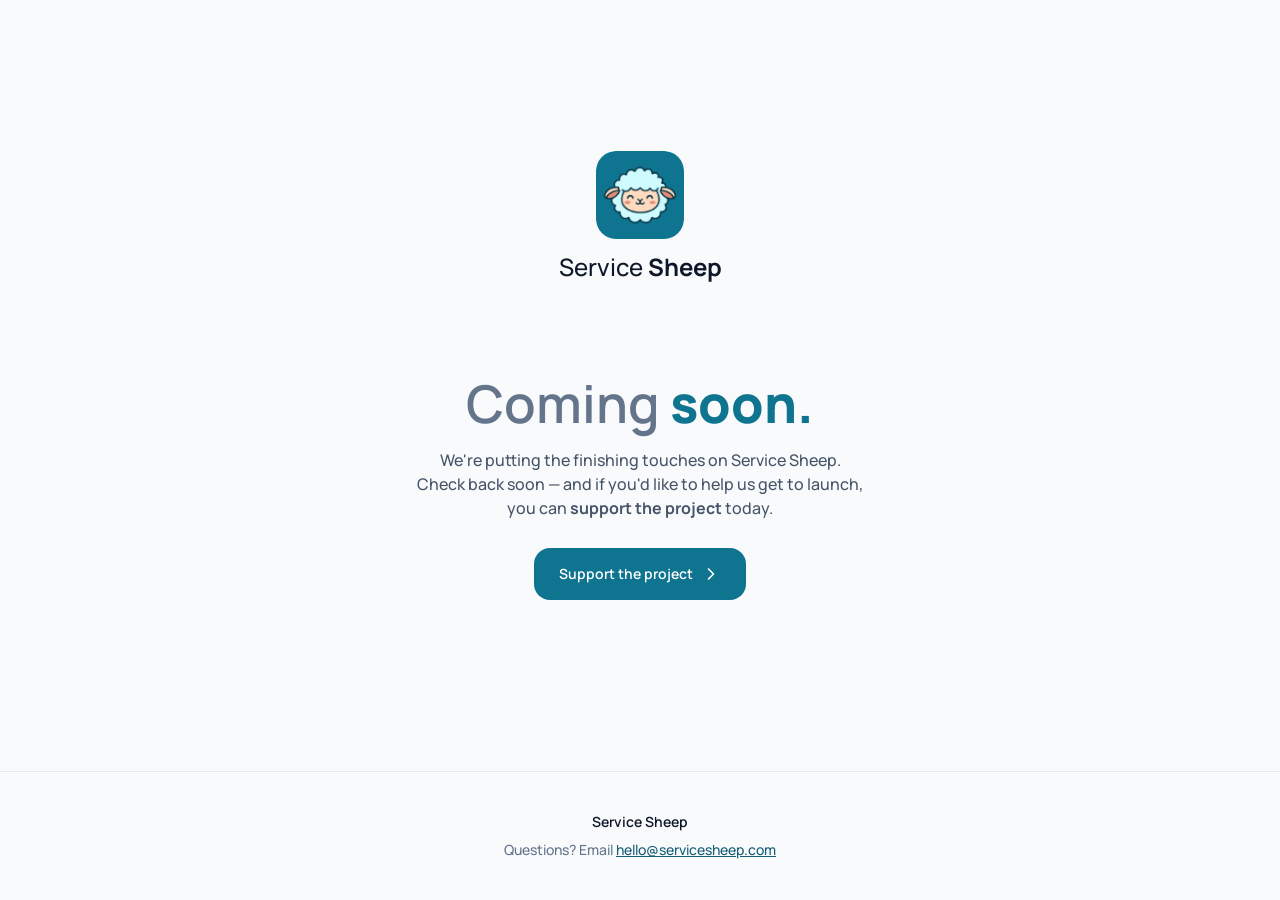
==== index.html @ 8d602ddd "Deploy site 2026-06-22T08:16:02Z" ====
<!DOCTYPE html>
<html lang="en">
<head>
  <meta charset="utf-8">
  <meta name="viewport" content="width=device-width, initial-scale=1">
  <title>Service Sheep — Coming soon</title>
  <meta name="description" content="Service Sheep is on the way. A simple way to run your service business, coming soon. In the meantime, you can help support the project.">

  <meta property="og:type" content="website">
  <meta property="og:url" content="https://servicesheep.com/">
  <meta property="og:site_name" content="Service Sheep">
  <meta property="og:title" content="Service Sheep — Coming Soon">
  <meta property="og:description" content="Service Sheep is on the way.">
  <meta property="og:image" content="https://servicesheep.com/assets/og-image.jpg">
  <meta property="og:image:width" content="1200">
  <meta property="og:image:height" content="630">
  <meta property="og:image:alt" content="Service Sheep — coming soon">
  <meta name="twitter:card" content="summary_large_image">
  <meta name="twitter:title" content="Service Sheep — Coming soon">
  <meta name="twitter:description" content="Service Sheep is on the way.">
  <meta name="twitter:image" content="https://servicesheep.com/assets/og-image.jpg">

  <!-- Favicons / PWA -->
  <link rel="icon" type="image/png" href="/favicon-96x96.png" sizes="96x96">
  <link rel="icon" type="image/svg+xml" href="/favicon.svg">
  <link rel="shortcut icon" href="/favicon.ico">
  <link rel="apple-touch-icon" sizes="180x180" href="/apple-touch-icon.png">
  <link rel="manifest" href="/site.webmanifest">
  <meta name="apple-mobile-web-app-title" content="Service Sheep">
  <meta name="theme-color" content="#0e7490">

  <!-- Manrope — self-hosted (no external request, so the page never stalls on a blocked font server) -->
  <link rel="preload" href="/assets/fonts/manrope-latin.woff2" as="font" type="font/woff2" crossorigin>
  <link rel="stylesheet" href="/css/fonts.css">

  <!-- Design system -->
  <link rel="stylesheet" href="/css/tokens.css">
  <link rel="stylesheet" href="/css/base.css">
  <link rel="stylesheet" href="/css/components.css">
  <link rel="stylesheet" href="/css/landing.css">

  <!-- Component registry (modules defer automatically) -->
  <script type="module" src="/js/main.js"></script>
</head>
<body>
  <!-- ── Header ─────────────────────────────────────────────── -->
  <header class="container container--lg site-header">
    <a class="wordmark" href="/">
      <span class="wordmark__mark">
        <img src="/favicon-96x96.png" alt="" width="88" height="88">
      </span>
      <span class="wordmark__text"><span class="wordmark__service">Service</span> Sheep</span>
    </a>
  </header>

  <main>
    <!-- ── Hero ─────────────────────────────────────────────── -->
    <section class="container container--lg hero">
      <!-- [EDIT] eyebrow + headline + lead — describe Service Sheep in your own words -->
      <h1 class="hero__title"><span class="hero__title-coming">Coming</span> <span class="hero__title-soon">soon.</span></h1>
      <p class="hero__lead">
        We're putting the finishing touches on Service Sheep.<br>Check back soon — and if you'd like to help us get to launch, you can <strong>support the project</strong> today.
      </p>
      <div class="hero__actions">
        <ui-button href="https://donate.servicesheep.com" size="large" data-label="Support the project">
          <svg slot="trailing" aria-hidden="true" viewBox="0 0 24 24" fill="none"><path d="M9 6l6 6-6 6" stroke="currentColor" stroke-width="2" stroke-linecap="round" stroke-linejoin="round"/></svg>
        </ui-button>
      </div>
    </section>
  </main>

  <!-- ── Footer ───────────────────────────────────────────── -->
  <footer class="site-footer">
    <div class="container container--lg">
      <div class="site-footer__brand">Service Sheep</div>
      <p class="site-footer__text">Questions? Email <a href="mailto:hello@servicesheep.com">hello@servicesheep.com</a></p>
    </div>
  </footer>
</body>
</html>
---- css/fonts.css ----
/* Self-hosted Manrope (served from /assets/fonts/ — no external request).
   Manrope is a variable font, so one file per subset covers weights 500–800.
   font-display: swap renders text immediately in the fallback, then swaps. */

/* latin */
@font-face {
  font-family: 'Manrope';
  font-style: normal;
  font-weight: 500 800;
  font-display: swap;
  src: url('/assets/fonts/manrope-latin.woff2') format('woff2');
  unicode-range: U+0000-00FF, U+0131, U+0152-0153, U+02BB-02BC, U+02C6, U+02DA, U+02DC, U+0304, U+0308, U+0329, U+2000-206F, U+20AC, U+2122, U+2191, U+2193, U+2212, U+2215, U+FEFF, U+FFFD;
}

/* latin-ext (includes the ₱ peso sign, U+20B1) */
@font-face {
  font-family: 'Manrope';
  font-style: normal;
  font-weight: 500 800;
  font-display: swap;
  src: url('/assets/fonts/manrope-latin-ext.woff2') format('woff2');
  unicode-range: U+0100-02BA, U+02BD-02C5, U+02C7-02CC, U+02CE-02D7, U+02DD-02FF, U+0304, U+0308, U+0329, U+1D00-1DBF, U+1E00-1E9F, U+1EF2-1EFF, U+2020, U+20A0-20AB, U+20AD-20C0, U+2113, U+2C60-2C7F, U+A720-A7FF;
}
---- css/tokens.css ----
/* tokens.css — design tokens for donate.servicesheep.com
 *
 * Generated from the design-system docs in /docs:
 *   color-palette.md · semantic-tokens.md · typography.md · tokens.md
 *
 * Naming rule (see docs/tokens.md): a camelCase token identifier in the docs
 * (e.g. colorBrandPrimary, buttonPrimaryFill) maps to a kebab-case CSS custom
 * property here (--color-brand-primary, --button-primary-fill).
 *
 * Keep this file in sync with the docs — they are the source of truth.
 */

:root {
  /* ── Foundation ─────────────────────────────────────────── */
  --color-background: #f8fafc;
  --color-surface: #ffffff;
  --color-surface-variant: #f1f5f9;
  --color-surface-container: #e2e8f0;

  /* ── Text ───────────────────────────────────────────────── */
  --color-text-primary: #0f172a;
  --color-text-secondary: #475569;
  --color-text-muted: #64748b;
  --color-text-disabled: #94a3b8;
  --color-text-on-brand: #f8fafc;

  /* ── Brand ──────────────────────────────────────────────── */
  --color-brand-primary: #0e7490;
  --color-brand-primary-splash: #155e75;
  --color-brand-accent: #cffafe;
  --color-brand-accent-splash: #a5f3fc;
  --color-brand-link: #155e75;

  /* ── Border / icon ──────────────────────────────────────── */
  --color-border: #cbd5e1;
  --color-border-strong: #94a3b8;
  --color-border-subtle: #e2e8f0;
  --color-icon: #334155;
  --color-icon-muted: #64748b;
  --color-icon-active: #0e7490;
  --color-icon-disabled: #94a3b8;

  /* ── Feedback ───────────────────────────────────────────── */
  --color-success: #16a34a;
  --color-success-bg: #dcfce7;
  --color-error: #dc2626;
  --color-error-bg: #fee2e2;
  --color-warning: #d97706;
  --color-warning-bg: #fef3c7;

  /* ── Status (pin states — semantic-tokens.md) ───────────────
     Not used by the donation page yet; carried over so a future
     PinStatusIcon port has them ready. */
  --color-status-unvisited: #64748b;
  --color-status-initial-call: #0e7490;
  --color-status-return-visit: #7c3aed;
  --color-status-bible-study: #16a34a;
  --color-status-not-interested: #dc2626;
  --color-status-moved-out: #d97706;
  --color-status-already-witness: #2563eb;
  --color-status-hostile: #991b1b;

  /* ── Button (Primary / Tonal / Outlined / Ghost / Destructive) ── */
  --button-primary-fill: #0e7490;
  --button-primary-fill-pressed: #155e75;
  --button-primary-fill-disabled: #e2e8f0;
  --button-primary-text: #ffffff;
  --button-primary-text-disabled: #94a3b8;
  --button-tonal-fill: #cffafe;
  --button-tonal-fill-pressed: #67e8f9;
  --button-tonal-fill-disabled: #f1f5f9;
  --button-tonal-text: #164e63;
  --button-tonal-text-pressed: #083344;
  --button-tonal-text-disabled: #94a3b8;
  --button-outlined: #cbd5e1;
  --button-outlined-pressed: #64748b;
  --button-outlined-disabled: #e2e8f0;
  --button-outlined-text: #164e63;
  --button-outlined-text-pressed: #083344;
  --button-outlined-text-disabled: #94a3b8;
  --button-ghost-text: #0e7490;
  --button-ghost-text-pressed: #155e75;
  --button-ghost-text-disabled: #94a3b8;
  --button-destructive-fill: #dc2626;
  --button-destructive-fill-pressed: #991b1b;
  --button-destructive-fill-disabled: #e2e8f0;
  --button-destructive-text: #ffffff;
  --button-destructive-ghost-text: #dc2626;
  --button-destructive-ghost-text-pressed: #991b1b;

  /* ── Radius / shadow ───────────────────────────────────────
     From docs/tokens.md (carried over from the source design
     system; promote to dedicated docs when those scales exist). */
  --radius-field: 12px;
  --radius-button: 16px;
  --radius-card: 16px;
  --radius-toast: 16px;
  --shadow-cards-resting: 0 1px 2px rgb(15 23 42 / 0.04), 0 4px 12px rgb(15 23 42 / 0.08);

  /* ── Typography (from docs/typography.md) ───────────────────
     `font` shorthand: weight size/line-height family.
     Manrope weights used: 500 (Medium) · 600 (SemiBold) · 700 (Bold).
     Note: the type scale also defines small letter-spacing values, but
     the CSS `font` shorthand can't carry letter-spacing and the amounts
     are sub-pixel — omitted for now. Add per-class `letter-spacing` later
     if the design calls for it. */
  --font-family-base: 'Manrope', system-ui, -apple-system, 'Segoe UI', sans-serif;

  --font-display-small: 700 2.25rem/1.22 var(--font-family-base);
  --font-headline-large: 700 2rem/1.25 var(--font-family-base);
  --font-headline-medium: 700 1.75rem/1.29 var(--font-family-base);
  --font-headline-small: 700 1.5rem/1.33 var(--font-family-base);
  --font-title-large: 600 1.375rem/1.27 var(--font-family-base);
  --font-title-medium: 600 1rem/1.5 var(--font-family-base);
  --font-title-small: 600 0.875rem/1.43 var(--font-family-base);
  --font-body-large: 500 1rem/1.5 var(--font-family-base);
  --font-body-medium: 500 0.875rem/1.43 var(--font-family-base);
  --font-body-small: 500 0.75rem/1.5 var(--font-family-base);
  --font-label-large: 600 0.875rem/1.43 var(--font-family-base);
  --font-label-medium: 600 0.75rem/1.33 var(--font-family-base);
  --font-label-small: 600 0.625rem/1.4 var(--font-family-base);
}
---- css/base.css ----
/* base.css — global resets and foundational defaults.
   Apply before any component or page styles.
   Relies on custom properties from tokens.css. */

*, *::before, *::after { box-sizing: border-box; }
* { margin: 0; }
html { -webkit-text-size-adjust: 100%; }
body {
  background: var(--color-background);
  color: var(--color-text-primary);
  font: var(--font-body-large);
  -webkit-font-smoothing: antialiased;
  min-height: 100vh;
}
img, picture, svg { display: block; max-width: 100%; }

/* Base icon helper assumed by conventions.md */
.icon { display: inline-flex; line-height: 0; }

/* Screen-reader-only utility */
.visually-hidden {
  position: absolute;
  width: 1px;
  height: 1px;
  padding: 0;
  margin: -1px;
  overflow: hidden;
  clip: rect(0 0 0 0);
  white-space: nowrap;
  border: 0;
}
---- css/components.css ----
/* Component BEM styles — copied verbatim from the per-component docs in /docs. Keep in sync with those docs. */

/* ── Button ── */
.button {
  display: inline-flex;
  align-items: center;
  justify-content: center;
  gap: 0.5rem;
  border: 1px solid transparent;
  border-radius: var(--radius-button);
  text-decoration: none; /* link-rendered buttons (href) must not underline */
  font: var(--font-label-large, 600 0.875rem/1 system-ui); /* typography.md TODO */
  cursor: pointer;
  user-select: none;
  position: relative; /* anchor the loading spinner */
  transition: background-color 120ms ease, color 120ms ease, border-color 120ms ease, opacity 120ms ease;
}
.button:focus-visible {
  outline: none;
  box-shadow: 0 0 0 3px color-mix(in srgb, var(--color-brand-primary) 40%, transparent);
}
.button[aria-disabled="true"],
.button:disabled {
  cursor: not-allowed;
  opacity: 0.6;
}

/* Sizes */
.button--large  { height: 52px; padding-inline: 1.5rem; }
.button--medium { height: 48px; padding-inline: 1.25rem; }
.button--small  { height: 36px; padding-inline: 1rem; font-size: 0.8125rem; }
.button--full-width { width: 100%; }

/* Variants */
.button--primary { background: var(--button-primary-fill); color: var(--button-primary-text); }
.button--primary:not(:disabled):hover,
.button--primary:not(:disabled):active { background: var(--button-primary-fill-pressed); }
.button--primary:disabled { background: var(--button-primary-fill-disabled); color: var(--button-primary-text-disabled); }

.button--tonal { background: var(--button-tonal-fill); color: var(--button-tonal-text); }
.button--tonal:not(:disabled):hover,
.button--tonal:not(:disabled):active { background: var(--button-tonal-fill-pressed); color: var(--button-tonal-text-pressed); }
.button--tonal:disabled { background: var(--button-tonal-fill-disabled); color: var(--button-tonal-text-disabled); }

.button--outlined { background: transparent; border-color: var(--button-outlined); color: var(--button-outlined-text); }
.button--outlined:not(:disabled):hover,
.button--outlined:not(:disabled):active { border-color: var(--button-outlined-pressed); color: var(--button-outlined-text-pressed); }
.button--outlined:disabled { border-color: var(--button-outlined-disabled); color: var(--button-outlined-text-disabled); }

.button--text { background: transparent; color: var(--button-ghost-text); padding-inline: 0.5rem; }
.button--text:not(:disabled):hover,
.button--text:not(:disabled):active { color: var(--button-ghost-text-pressed); }
.button--text:disabled { color: var(--button-ghost-text-disabled); }

.button--destructive { background: var(--button-destructive-fill); color: var(--button-destructive-text); }
.button--destructive:not(:disabled):hover,
.button--destructive:not(:disabled):active { background: var(--button-destructive-fill-pressed); }
.button--destructive:disabled { background: var(--button-destructive-fill-disabled); color: var(--button-primary-text-disabled); }

.button__icon { display: inline-flex; line-height: 0; }
.button__icon svg { width: 1.25rem; height: 1.25rem; }
.button--loading .button__label,
.button--loading .button__icon { visibility: hidden; }
.button__spinner { position: absolute; inset: 0; margin: auto; }

/* ── Spinner ── */
.spinner {
  display: inline-block;
  width: 1.25em;
  height: 1.25em;
  border: 2px solid currentColor;
  border-right-color: transparent;
  border-radius: 50%;
  animation: spinner-rotate 0.6s linear infinite;
}
@keyframes spinner-rotate { to { transform: rotate(360deg); } }
@media (prefers-reduced-motion: reduce) { .spinner { animation-duration: 1.5s; } }

/* ── Back Button ── */
.back-button {
  display: inline-flex;
  align-items: center;
  gap: 0.25rem;
  background: none;
  border: none;
  padding: 0.25rem;
  cursor: pointer;
  color: var(--color-brand-primary);
  font: var(--font-title-medium, 600 1rem/1.2 system-ui);
}
.back-button__icon svg { width: 1.5rem; height: 1.5rem; }
.back-button:focus-visible {
  outline: none;
  box-shadow: 0 0 0 3px color-mix(in srgb, var(--color-brand-primary) 40%, transparent);
  border-radius: var(--radius-field);
}

/* ── Text Field ── */
.text-field { display: flex; flex-direction: column; gap: 0.375rem; }
.text-field__label {
  font: var(--font-label-medium, 600 0.75rem/1.2 system-ui);
  color: var(--color-text-secondary);
}
.text-field__required { color: var(--color-error); margin-inline-start: 0.125rem; }
.text-field__lock { color: var(--color-icon-muted); margin-inline-start: 0.25rem; }
.text-field__control {
  display: flex;
  align-items: center;
  gap: 0.5rem;
  height: 48px;
  padding-inline: 0.875rem;
  background: var(--color-surface);
  border: 1px solid var(--color-border);
  border-radius: var(--radius-field);
  transition: border-color 120ms ease, box-shadow 120ms ease;
}
.text-field__control:focus-within {
  border-color: var(--color-brand-primary);
  box-shadow: 0 0 0 3px color-mix(in srgb, var(--color-brand-primary) 20%, transparent);
}
.text-field__input {
  flex: 1;
  border: none;
  background: none;
  outline: none;
  color: var(--color-text-primary);
  font: var(--font-body-large, 500 1rem/1.4 system-ui);
}
.text-field__input::placeholder { color: var(--color-text-muted); }
.text-field__icon { display: inline-flex; color: var(--color-icon-muted); }
.text-field__icon svg { width: 1.25rem; height: 1.25rem; }
.text-field__icon--button { background: none; border: none; cursor: pointer; padding: 0; }
.text-field__meta { display: flex; justify-content: space-between; gap: 0.5rem; }
.text-field__helper { font: var(--font-body-small, 500 0.75rem/1.3 system-ui); color: var(--color-text-muted); }
.text-field__counter { font: var(--font-body-small, 500 0.75rem/1.3 system-ui); color: var(--color-text-muted); margin-inline-start: auto; }

/* Error state */
.text-field--error .text-field__control { border-color: var(--color-error); }
.text-field--error .text-field__control:focus-within {
  box-shadow: 0 0 0 3px color-mix(in srgb, var(--color-error) 20%, transparent);
}
.text-field--error .text-field__helper { color: var(--color-error); }
.text-field--error .text-field__label { color: var(--color-error); }

/* ── Select ── */
.select { position: relative; display: inline-flex; width: 100%; }
.select__control {
  appearance: none;
  width: 100%;
  height: 48px;
  padding-inline: 0.875rem 2.25rem;
  background: var(--color-surface-container);
  border: 1px solid var(--color-border);
  border-radius: var(--radius-field);
  color: var(--color-text-primary);
  font: var(--font-body-large, 500 1rem/1.4 system-ui);
  cursor: pointer;
}
.select__control:focus-visible {
  outline: none;
  border-color: var(--color-brand-primary);
  box-shadow: 0 0 0 3px color-mix(in srgb, var(--color-brand-primary) 20%, transparent);
}
.select__caret {
  position: absolute;
  inset-inline-end: 0.75rem;
  top: 50%;
  translate: 0 -50%;
  pointer-events: none;
  color: var(--color-icon);
}
.select__caret svg { width: 1.25rem; height: 1.25rem; }
.select--disabled .select__control { color: var(--color-text-disabled); cursor: not-allowed; }
.select--disabled .select__caret { color: var(--color-icon-disabled); }

/* ── Row Actions Menu ── */
.row-actions-menu { position: relative; display: inline-block; }
.row-actions-menu__trigger {
  display: inline-flex;
  align-items: center;
  justify-content: center;
  width: 36px; height: 36px;
  border: none; background: none; cursor: pointer;
  border-radius: var(--radius-field);
  color: var(--color-icon);
}
.row-actions-menu__trigger:hover { background: var(--color-surface-variant); }
.row-actions-menu__backdrop { position: fixed; inset: 0; z-index: 10; }
.row-actions-menu__panel {
  position: absolute;
  inset-inline-end: 0;
  top: calc(100% + 4px);
  z-index: 11;
  min-width: 10rem;
  padding: 0.25rem;
  background: var(--color-surface);
  border: 1px solid var(--color-border-subtle);
  border-radius: var(--radius-card);
  box-shadow: var(--shadow-cards-resting);
}
.row-actions-menu__item {
  display: flex; align-items: center; gap: 0.5rem;
  width: 100%;
  padding: 0.5rem 0.625rem;
  border: none; background: none; cursor: pointer;
  border-radius: 0.5rem;
  color: var(--color-text-primary);
  font: var(--font-body-medium, 500 0.875rem/1.2 system-ui);
  text-align: start;
}
.row-actions-menu__item:hover { background: var(--color-surface-variant); }
.row-actions-menu__item--destructive { color: var(--color-error); }
.row-actions-menu__item svg { width: 1.125rem; height: 1.125rem; }

/* ── Toast ── */
.toast-host {
  position: fixed;
  inset-block-end: 1rem;
  inset-inline-end: 1rem;
  z-index: 1000;
  display: flex;
  flex-direction: column-reverse;
  gap: 0.5rem;
  pointer-events: none;
}
.toast {
  display: flex;
  align-items: flex-start;
  gap: 0.75rem;
  width: min(22rem, calc(100vw - 2rem));
  padding: 0.875rem 1rem;
  background: var(--color-surface);
  border: 1px solid var(--color-border-subtle);
  border-inline-start: 4px solid var(--toast-accent, var(--color-brand-primary));
  border-radius: var(--radius-toast);
  box-shadow: var(--shadow-cards-resting);
  pointer-events: auto;
  animation: toast-in 160ms ease;
}
.toast--leaving { animation: toast-out 160ms ease forwards; }
.toast__icon { flex-shrink: 0; color: var(--toast-accent); display: inline-flex; }
.toast__icon svg { width: 1.25rem; height: 1.25rem; }
.toast__body { display: flex; flex-direction: column; gap: 0.125rem; min-width: 0; }
.toast__title { font: var(--font-label-large, 600 0.875rem/1.2 system-ui); color: var(--color-text-primary); }
.toast__message { font: var(--font-body-small, 500 0.75rem/1.3 system-ui); color: var(--color-text-secondary); }
.toast--success { --toast-accent: var(--color-success); }
.toast--error   { --toast-accent: var(--color-error); }
.toast--warning { --toast-accent: var(--color-warning); }
.toast--info    { --toast-accent: var(--color-brand-primary); }
@keyframes toast-in  { from { opacity: 0; translate: 0 0.5rem; } to { opacity: 1; translate: 0; } }
@keyframes toast-out { to { opacity: 0; translate: 0 0.5rem; } }
---- css/landing.css ----
/* landing.css — page-level layout for the coming-soon landing site.
 * Built only from tokens.css custom properties (no hard-coded colours/type).
 * BEM blocks here (.hero, .site-header, …) are candidates to promote into the
 * <ui-*> component library later if reused. */

/* ── Page shell ─────────────────────────────────────────────── */
html { scroll-behavior: smooth; }

/* Fill the viewport and vertically center the header + hero as a group,
   pinning the footer to the bottom. The two `auto` margins split the
   leftover space evenly above the header and below the hero. */
body {
  min-height: 100dvh;
  display: flex;
  flex-direction: column;
}
.site-header { margin-top: auto; }
main { margin-bottom: auto; }

.container {
  max-width: 760px;
  margin-inline: auto;
  padding-inline: 1.5rem;
}
/* Wider shell for the single-column landing page */
.container--lg { max-width: 880px; }

.section { padding-block: clamp(2.5rem, 6vw, 4rem); }
.section--tight { padding-block: clamp(1.5rem, 4vw, 2.5rem); }

/* Shared section heading */
.section__eyebrow {
  font: var(--font-label-large);
  color: var(--color-brand-primary);
  margin-bottom: 0.5rem;
}
.section__title {
  font: var(--font-headline-medium);
  color: var(--color-text-primary);
}
.section__lead {
  font: var(--font-body-large);
  color: var(--color-text-secondary);
  margin-top: 0.75rem;
  max-width: 52ch;
}

/* ── Header ─────────────────────────────────────────────────── */
.site-header {
  display: flex;
  align-items: center;
  justify-content: center;
  padding-block: 1.25rem;
}
.wordmark {
  display: inline-flex;
  flex-direction: column;
  align-items: center;
  gap: 0.75rem;
  text-decoration: none;
  color: var(--color-text-primary);
}
.wordmark__mark {
  display: inline-flex;
  width: 5.5rem;
  height: 5.5rem;
  border-radius: 1.25rem;
  overflow: hidden;
}
.wordmark__mark img { width: 100%; height: 100%; object-fit: cover; }
.wordmark__text { font: var(--font-headline-small); }
.wordmark__service { font-weight: 500; }

/* ── Hero ───────────────────────────────────────────────────── */
.hero { text-align: center; padding-block: clamp(2.5rem, 7vw, 4.5rem) clamp(1.5rem, 4vw, 2.5rem); }

.hero__title {
  font-family: var(--font-family-base);
  font-size: 3.25rem; /* 52px */
  line-height: 1.1;
  letter-spacing: 0;
  max-width: 18ch;
  margin-inline: auto;
}
.hero__title-coming { font-weight: 600; color: var(--color-text-muted); }
.hero__title-soon { font-weight: 800; color: var(--color-brand-primary); }
.hero__lead {
  font: var(--font-title-medium);
  font-weight: 500;
  color: var(--color-text-secondary);
  max-width: 46ch;
  margin: 1rem auto 0;
}
.hero__actions { margin-top: 1.75rem; display: inline-flex; }

/* ── Footer ─────────────────────────────────────────────────── */
.site-footer {
  border-top: 1px solid var(--color-border-subtle);
  text-align: center;
  padding-block: 2.5rem;
}
.site-footer__brand { font: var(--font-title-small); color: var(--color-text-primary); }
.site-footer__text { font: var(--font-body-medium); color: var(--color-text-muted); margin-top: 0.5rem; }
.site-footer__text a { color: var(--color-brand-link); }
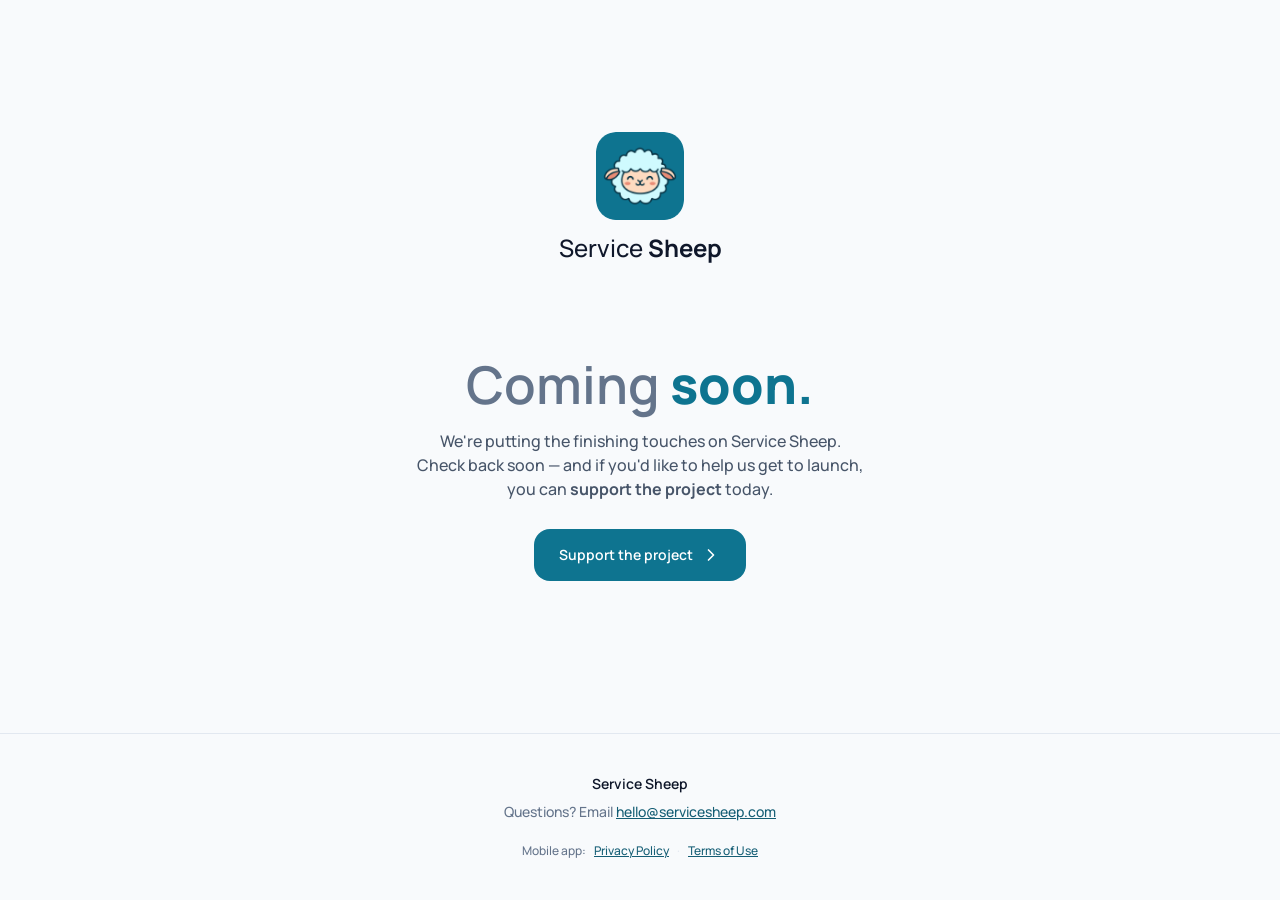
==== commit a0f61880: "Deploy site 2026-06-25T07:05:07Z" ====
--- a/index.html
+++ b/index.html
@@ -74,6 +74,12 @@
     <div class="container container--lg">
       <div class="site-footer__brand">Service Sheep</div>
       <p class="site-footer__text">Questions? Email <a href="mailto:hello@servicesheep.com">hello@servicesheep.com</a></p>
+      <nav class="site-footer__legal" aria-label="Mobile app legal">
+        <span class="site-footer__legal-label">Mobile app:</span>
+        <a href="/app/legal/privacy-policy">Privacy Policy</a>
+        <span class="site-footer__legal-sep" aria-hidden="true">·</span>
+        <a href="/app/legal/terms-of-use">Terms of Use</a>
+      </nav>
     </div>
   </footer>
 </body>
--- a/css/landing.css
+++ b/css/landing.css
@@ -102,3 +102,16 @@
 .site-footer__brand { font: var(--font-title-small); color: var(--color-text-primary); }
 .site-footer__text { font: var(--font-body-medium); color: var(--color-text-muted); margin-top: 0.5rem; }
 .site-footer__text a { color: var(--color-brand-link); }
+.site-footer__legal {
+  font: var(--font-body-small);
+  color: var(--color-text-muted);
+  margin-top: 1.25rem;
+  display: flex;
+  flex-wrap: wrap;
+  justify-content: center;
+  align-items: baseline;
+  gap: 0.5rem;
+}
+.site-footer__legal-label { color: var(--color-text-muted); }
+.site-footer__legal a { color: var(--color-brand-link); }
+.site-footer__legal-sep { color: var(--color-border-subtle); }
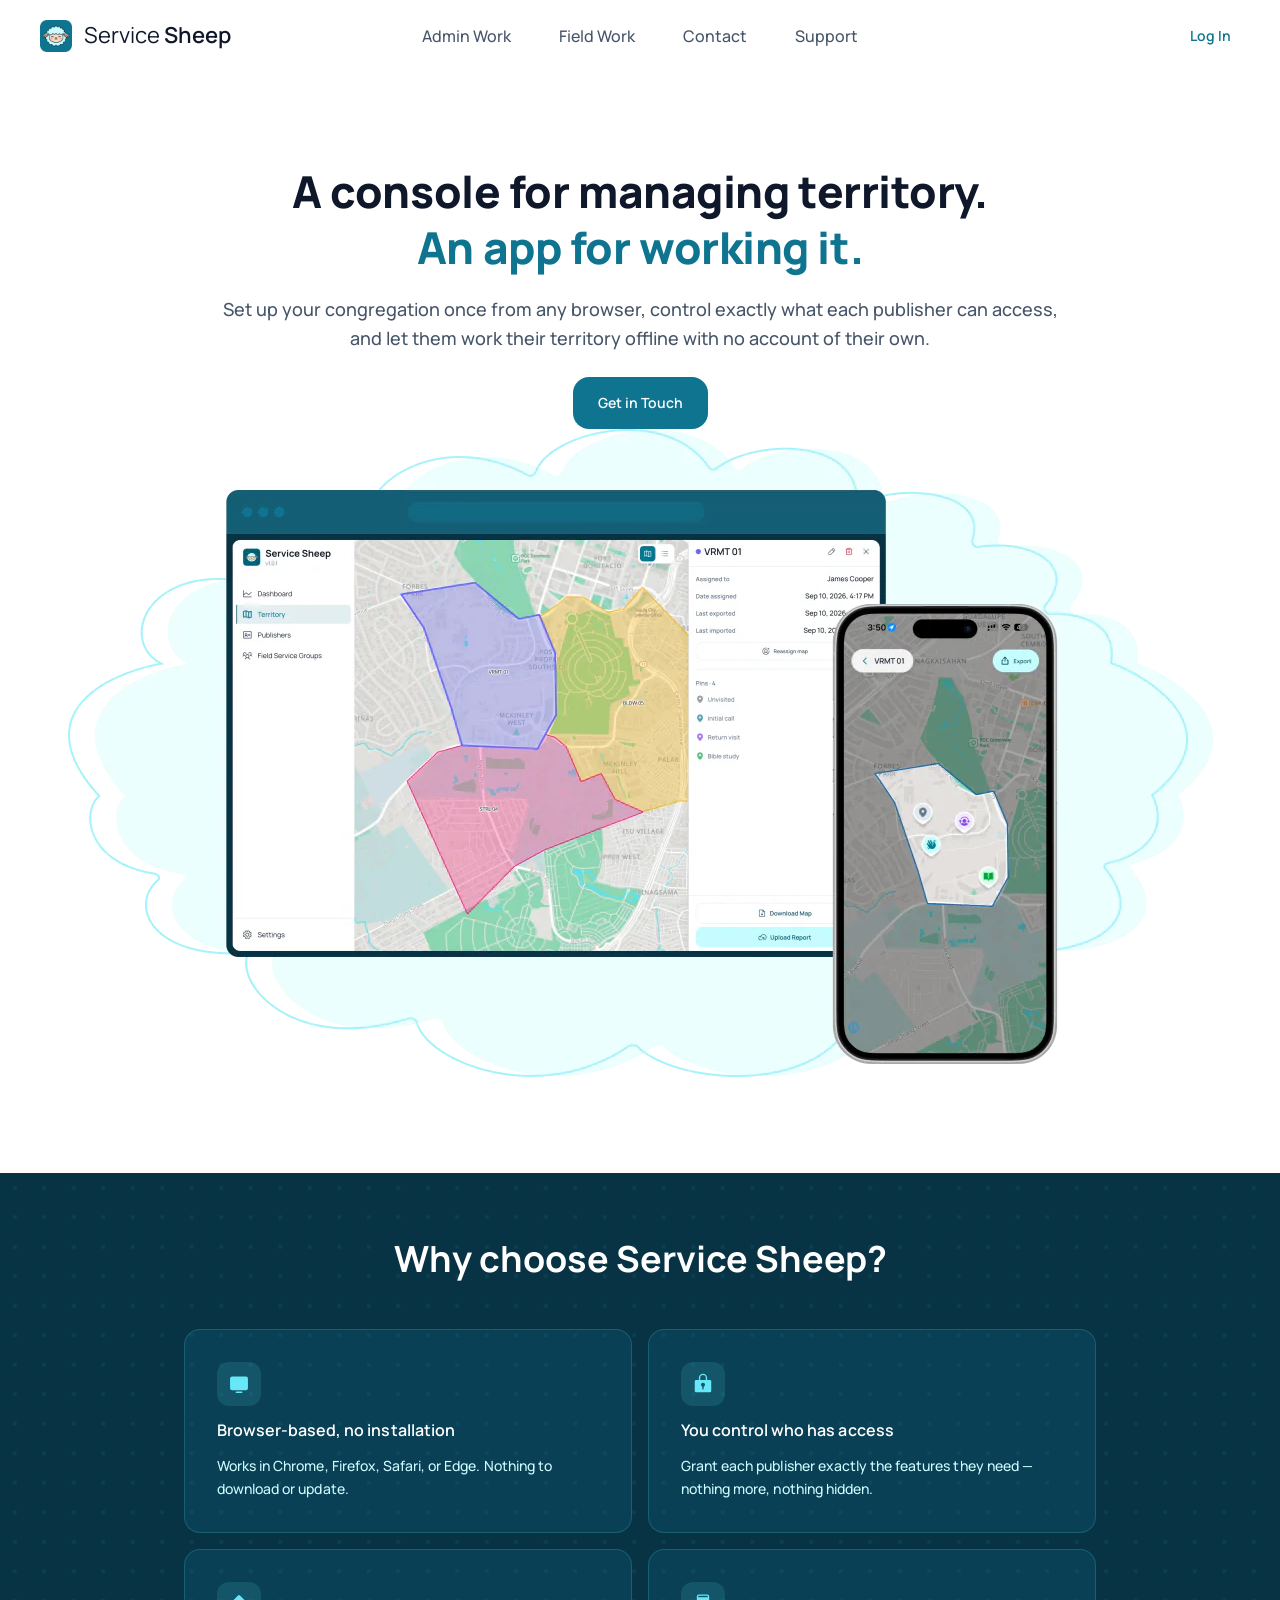
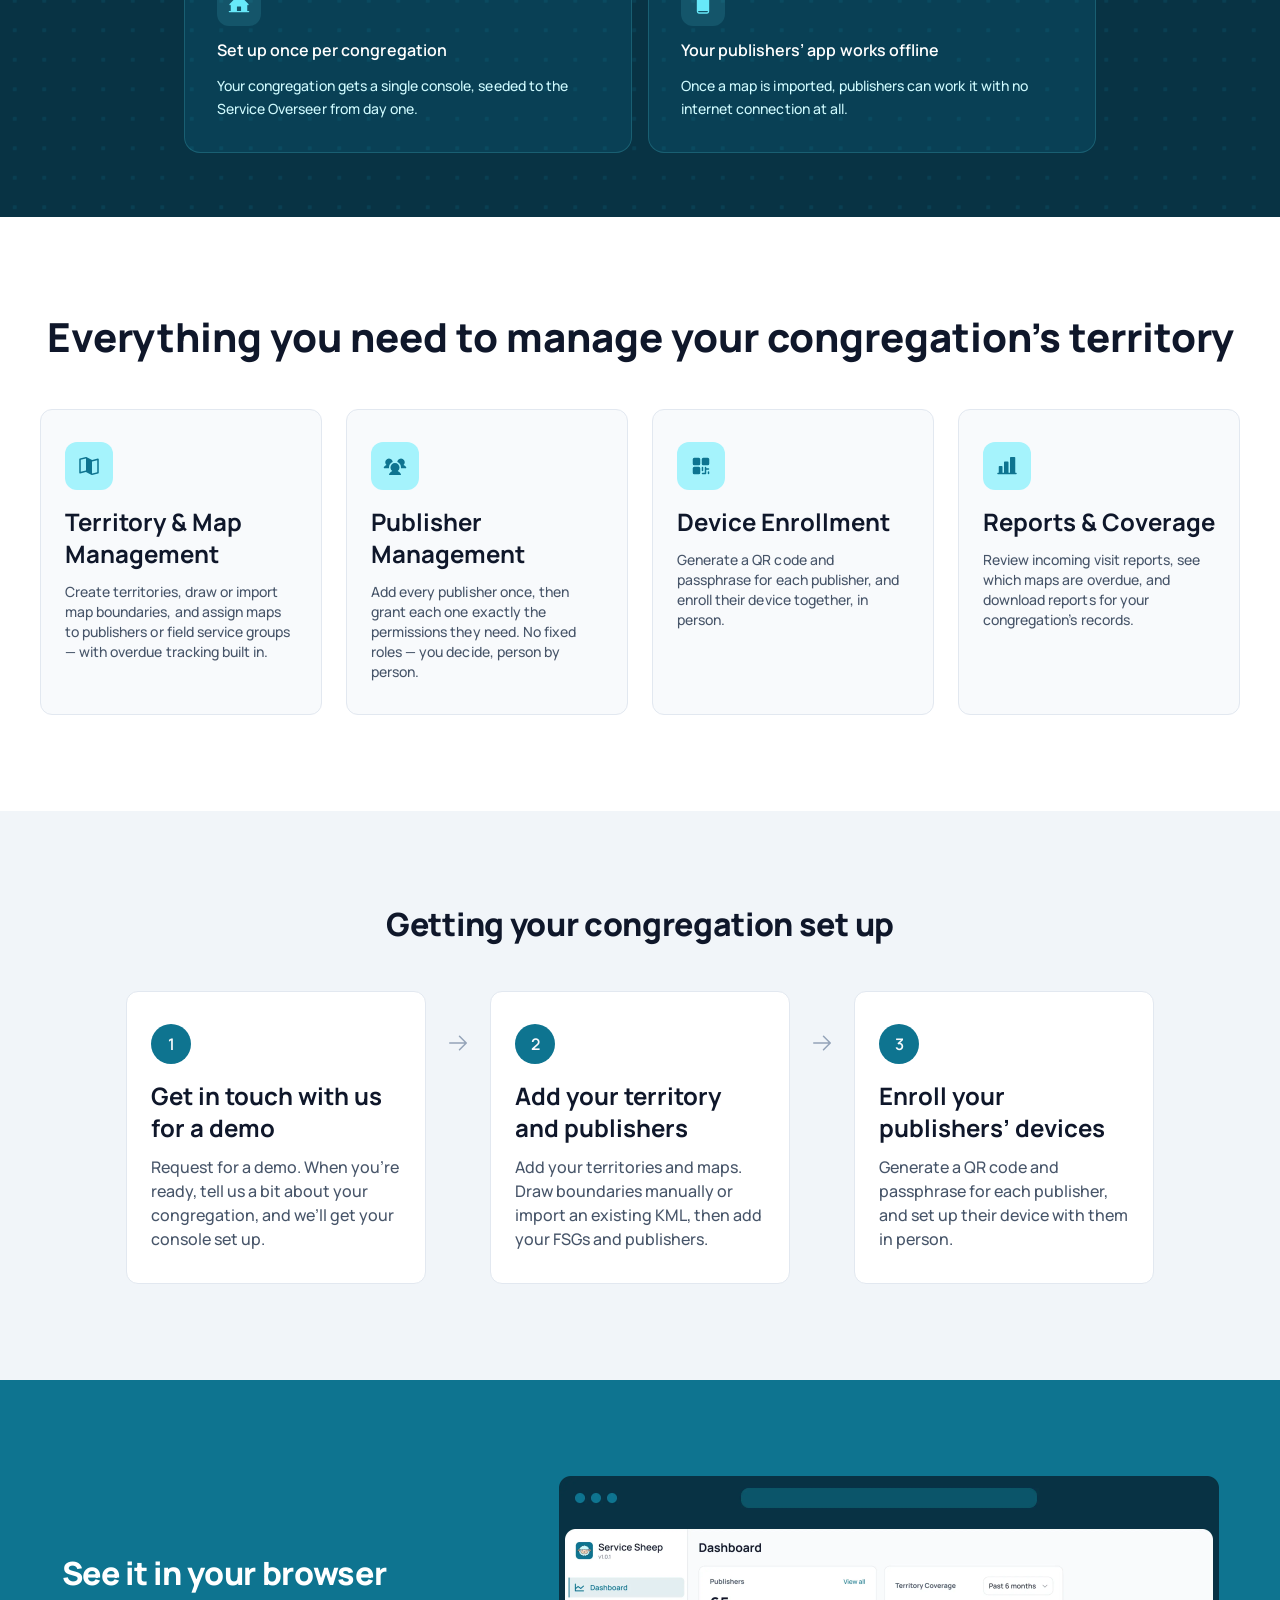
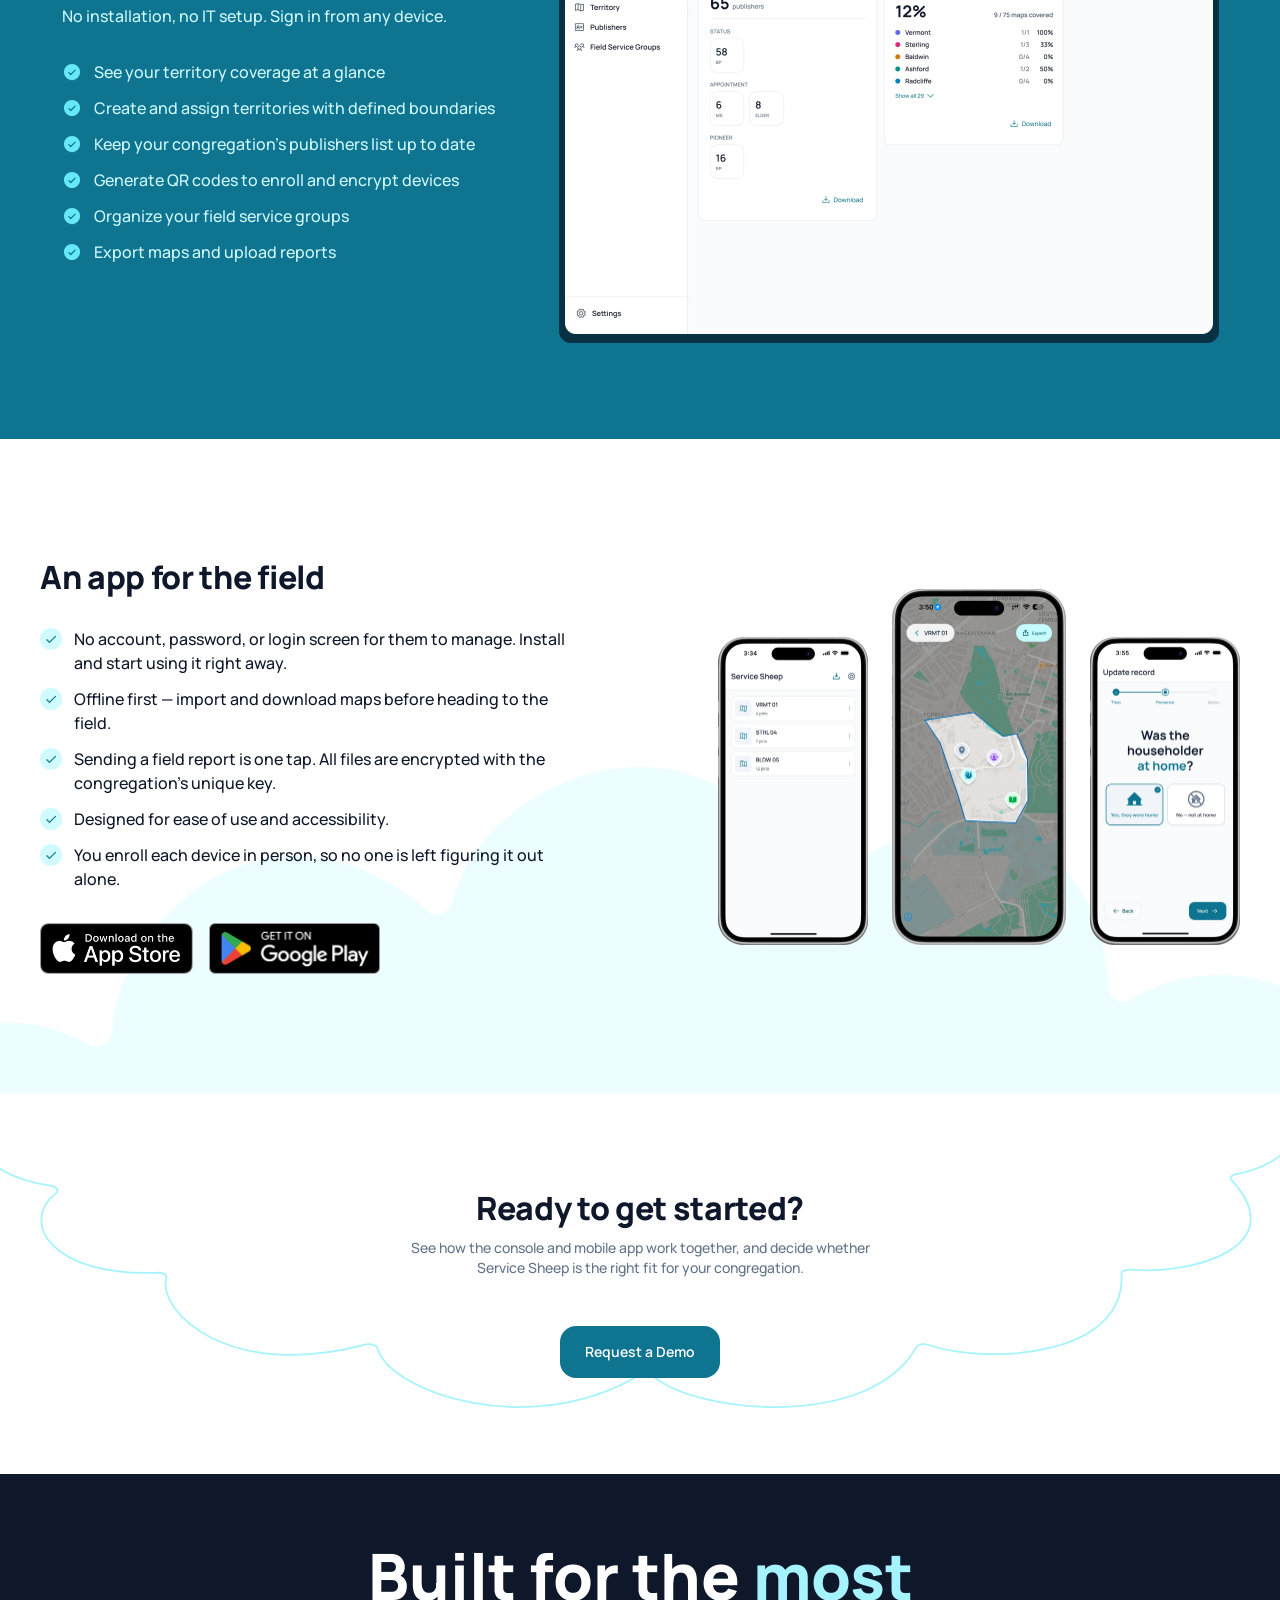
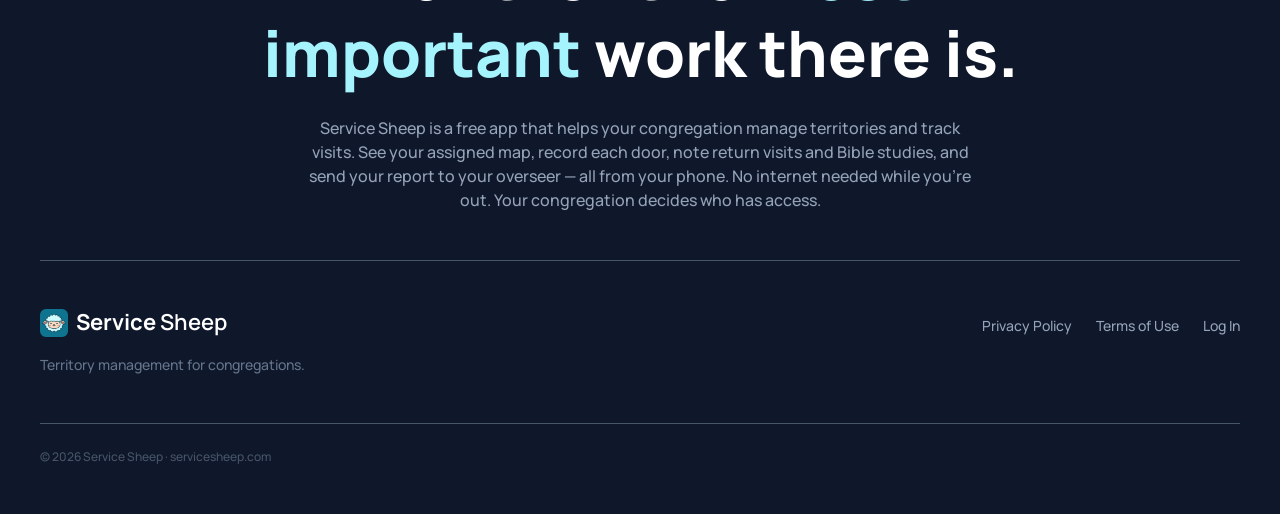
==== commit 66bf27fd: "Deploy site 2026-09-25T16:34:31Z" ====
--- a/index.html
+++ b/index.html
@@ -3,21 +3,21 @@
 <head>
   <meta charset="utf-8">
   <meta name="viewport" content="width=device-width, initial-scale=1">
-  <title>Service Sheep — Coming soon</title>
-  <meta name="description" content="Service Sheep is on the way. A simple way to run your service business, coming soon. In the meantime, you can help support the project.">
+  <title>Service Sheep</title>
+  <meta name="description" content="A web console for managing your congregation’s territory and a mobile app for working it offline. Set up once, and control what each publisher can access.">
 
   <meta property="og:type" content="website">
   <meta property="og:url" content="https://servicesheep.com/">
   <meta property="og:site_name" content="Service Sheep">
-  <meta property="og:title" content="Service Sheep — Coming Soon">
-  <meta property="og:description" content="Service Sheep is on the way.">
+  <meta property="og:title" content="Service Sheep">
+  <meta property="og:description" content="Territory management for congregations.">
   <meta property="og:image" content="https://servicesheep.com/assets/og-image.jpg">
   <meta property="og:image:width" content="1200">
   <meta property="og:image:height" content="630">
-  <meta property="og:image:alt" content="Service Sheep — coming soon">
+  <meta property="og:image:alt" content="Service Sheep">
   <meta name="twitter:card" content="summary_large_image">
-  <meta name="twitter:title" content="Service Sheep — Coming soon">
-  <meta name="twitter:description" content="Service Sheep is on the way.">
+  <meta name="twitter:title" content="Service Sheep">
+  <meta name="twitter:description" content="Territory management for congregations.">
   <meta name="twitter:image" content="https://servicesheep.com/assets/og-image.jpg">
 
   <!-- Favicons / PWA -->
@@ -33,53 +33,345 @@
   <link rel="preload" href="/assets/fonts/manrope-latin.woff2" as="font" type="font/woff2" crossorigin>
   <link rel="stylesheet" href="/css/fonts.css">
 
+  <!-- Above-the-fold hero image: start the download with the HTML, not after CSS.
+       imagesrcset/imagesizes must mirror the <img> below, or the preload picks a
+       different file than the img does and the browser downloads both. -->
+  <link rel="preload" as="image" fetchpriority="high"
+        href="/assets/hero-image-1145.webp"
+        imagesrcset="/assets/hero-image-1145.webp 1145w, /assets/hero-image-2290.webp 2290w"
+        imagesizes="(max-width: 639px) 100vw, (min-width: 1245px) 1145px, calc(100vw - 48px)">
+
   <!-- Design system -->
   <link rel="stylesheet" href="/css/tokens.css">
   <link rel="stylesheet" href="/css/base.css">
   <link rel="stylesheet" href="/css/components.css">
+  <link rel="stylesheet" href="/css/site-header.css">
+  <link rel="stylesheet" href="/css/site-footer.css">
   <link rel="stylesheet" href="/css/landing.css">
 
   <!-- Component registry (modules defer automatically) -->
   <script type="module" src="/js/main.js"></script>
+  <!-- Mobile nav menu toggle -->
+  <script type="module" src="/js/site-header.js"></script>
 </head>
 <body>
   <!-- ── Header ─────────────────────────────────────────────── -->
-  <header class="container container--lg site-header">
-    <a class="wordmark" href="/">
-      <span class="wordmark__mark">
-        <img src="/favicon-96x96.png" alt="" width="88" height="88">
-      </span>
-      <span class="wordmark__text"><span class="wordmark__service">Service</span> Sheep</span>
-    </a>
+  <header class="site-header">
+    <div class="container container--wide site-header__inner">
+      <div class="site-header__brand">
+        <!-- Mobile only (below 1024px) -->
+        <button class="site-header__toggle" type="button" aria-expanded="false" aria-controls="site-nav" aria-label="Open menu">
+          <svg class="site-header__toggle-icon site-header__toggle-icon--open" aria-hidden="true" viewBox="0 0 256 256" fill="currentColor"><path d="M224,128a8,8,0,0,1-8,8H40a8,8,0,0,1,0-16H216A8,8,0,0,1,224,128ZM40,72H216a8,8,0,0,0,0-16H40a8,8,0,0,0,0,16ZM216,184H40a8,8,0,0,0,0,16H216a8,8,0,0,0,0-16Z"/></svg>
+          <svg class="site-header__toggle-icon site-header__toggle-icon--close" aria-hidden="true" viewBox="0 0 256 256" fill="currentColor"><path d="M205.66,194.34a8,8,0,0,1-11.32,11.32L128,139.31,61.66,205.66a8,8,0,0,1-11.32-11.32L116.69,128,50.34,61.66A8,8,0,0,1,61.66,50.34L128,116.69l66.34-66.35a8,8,0,0,1,11.32,11.32L139.31,128Z"/></svg>
+        </button>
+
+        <a class="wordmark" href="/">
+          <span class="wordmark__mark">
+            <img src="/favicon-96x96.png" alt="" width="32" height="32">
+          </span>
+          <span class="wordmark__text">Service <span class="wordmark__sheep">Sheep</span></span>
+        </a>
+      </div>
+
+      <!-- One nav for both layouts: a centered row on desktop, a slide-down panel on mobile.
+           Admin Work / Field Work jump to their showcase sections; Contact opens /contact; Support opens /support.
+           Contact shows only on desktop (mobile has the Contact button in the bar);
+           Log In shows only in the mobile menu (desktop has the Log In button). -->
+      <nav id="site-nav" class="site-nav" aria-label="Main">
+        <ul class="site-nav__list">
+          <li><a class="site-nav__link" href="#admin-work"><span>Admin Work</span><svg class="site-nav__caret" aria-hidden="true" viewBox="0 0 256 256" fill="currentColor"><path d="M181.66,133.66l-80,80a8,8,0,0,1-11.32-11.32L164.69,128,90.34,53.66a8,8,0,0,1,11.32-11.32l80,80A8,8,0,0,1,181.66,133.66Z"/></svg></a></li>
+          <li><a class="site-nav__link" href="#field-work"><span>Field Work</span><svg class="site-nav__caret" aria-hidden="true" viewBox="0 0 256 256" fill="currentColor"><path d="M181.66,133.66l-80,80a8,8,0,0,1-11.32-11.32L164.69,128,90.34,53.66a8,8,0,0,1,11.32-11.32l80,80A8,8,0,0,1,181.66,133.66Z"/></svg></a></li>
+          <li class="site-nav__item--desktop"><a class="site-nav__link" href="/contact"><span>Contact</span><svg class="site-nav__caret" aria-hidden="true" viewBox="0 0 256 256" fill="currentColor"><path d="M181.66,133.66l-80,80a8,8,0,0,1-11.32-11.32L164.69,128,90.34,53.66a8,8,0,0,1,11.32-11.32l80,80A8,8,0,0,1,181.66,133.66Z"/></svg></a></li>
+          <li><a class="site-nav__link" href="/support"><span>Support</span><svg class="site-nav__caret" aria-hidden="true" viewBox="0 0 256 256" fill="currentColor"><path d="M181.66,133.66l-80,80a8,8,0,0,1-11.32-11.32L164.69,128,90.34,53.66a8,8,0,0,1,11.32-11.32l80,80A8,8,0,0,1,181.66,133.66Z"/></svg></a></li>
+          <li class="site-nav__item--mobile"><a class="site-nav__link" href="https://console.servicesheep.com" target="_blank" rel="noopener"><span>Log In</span><svg class="site-nav__caret" aria-hidden="true" viewBox="0 0 256 256" fill="currentColor"><path d="M181.66,133.66l-80,80a8,8,0,0,1-11.32-11.32L164.69,128,90.34,53.66a8,8,0,0,1,11.32-11.32l80,80A8,8,0,0,1,181.66,133.66Z"/></svg></a></li>
+        </ul>
+      </nav>
+
+      <div class="site-header__login">
+        <!-- Below 1024px: Contact (primary, small). From 1024px up: Log In (ghost, medium). -->
+        <ui-button class="site-header__contact" href="/contact" size="small" data-label="Contact"></ui-button>
+        <ui-button class="site-header__login-button" href="https://console.servicesheep.com" target="_blank" rel="noopener"
+                   variant="text" data-label="Log In"></ui-button>
+      </div>
+    </div>
+
+    <!-- Dims the page while the mobile menu is open; tapping it closes the menu -->
+    <div class="site-header__scrim" aria-hidden="true"></div>
   </header>
 
   <main>
     <!-- ── Hero ─────────────────────────────────────────────── -->
-    <section class="container container--lg hero">
-      <!-- [EDIT] eyebrow + headline + lead — describe Service Sheep in your own words -->
-      <h1 class="hero__title"><span class="hero__title-coming">Coming</span> <span class="hero__title-soon">soon.</span></h1>
-      <p class="hero__lead">
-        We're putting the finishing touches on Service Sheep.<br>Check back soon — and if you'd like to help us get to launch, you can <strong>support the project</strong> today.
-      </p>
-      <div class="hero__actions">
-        <ui-button href="https://donate.servicesheep.com" size="large" data-label="Support the project">
-          <svg slot="trailing" aria-hidden="true" viewBox="0 0 24 24" fill="none"><path d="M9 6l6 6-6 6" stroke="currentColor" stroke-width="2" stroke-linecap="round" stroke-linejoin="round"/></svg>
-        </ui-button>
+    <section class="hero">
+      <div class="container container--wide">
+        <h1 class="hero__title">A console for managing territory.</h1>
+        <h1 class="hero__title hero__title--brand">An app for working it.</h1>
+        <p class="hero__caption">
+          Set up your congregation once from any browser, control exactly what each publisher can access,<br class="hero__break">
+          and let them work their territory offline with no account of their own.
+        </p>
+        <div class="hero__actions">
+          <ui-button href="/contact" size="large" data-label="Get in Touch"></ui-button>
+        </div>
+        <!-- src is the 1x file (fallback); sizes tells the browser how wide the image
+             actually renders at each breakpoint so it can pick the right one. -->
+        <img class="hero__image" alt=""
+             src="/assets/hero-image-1145.webp"
+             srcset="/assets/hero-image-1145.webp 1145w, /assets/hero-image-2290.webp 2290w"
+             sizes="(max-width: 639px) 100vw, (min-width: 1245px) 1145px, calc(100vw - 48px)"
+             width="1145" height="648" fetchpriority="high" decoding="async">
+      </div>
+    </section>
+
+    <!-- ── Benefits ─────────────────────────────────────────── -->
+    <section class="benefits">
+      <div class="container container--content">
+        <h2 class="benefits__title">Why choose Service Sheep?</h2>
+        <ul class="benefits__grid">
+          <li class="benefit-card">
+            <span class="benefit-card__icon">
+              <!-- Phosphor monitor (fill weight) -->
+              <svg aria-hidden="true" viewBox="0 0 256 256" fill="currentColor"><path d="M232,64V176a24,24,0,0,1-24,24H48a24,24,0,0,1-24-24V64A24,24,0,0,1,48,40H208A24,24,0,0,1,232,64ZM160,216H96a8,8,0,0,0,0,16h64a8,8,0,0,0,0-16Z"/></svg>
+            </span>
+            <h3 class="benefit-card__title">Browser-based, no installation</h3>
+            <p class="benefit-card__text">Works in Chrome, Firefox, Safari, or Edge. Nothing to download or update.</p>
+          </li>
+          <li class="benefit-card">
+            <span class="benefit-card__icon">
+              <!-- Phosphor lock-key (fill weight) -->
+              <svg aria-hidden="true" viewBox="0 0 256 256" fill="currentColor"><path d="M208,80H176V56a48,48,0,0,0-96,0V80H48A16,16,0,0,0,32,96V208a16,16,0,0,0,16,16H208a16,16,0,0,0,16-16V96A16,16,0,0,0,208,80Zm-72,78.63V184a8,8,0,0,1-16,0V158.63a24,24,0,1,1,16,0ZM160,80H96V56a32,32,0,0,1,64,0Z"/></svg>
+            </span>
+            <h3 class="benefit-card__title">You control who has access</h3>
+            <p class="benefit-card__text">Grant each publisher exactly the features they need — nothing more, nothing hidden.</p>
+          </li>
+          <li class="benefit-card">
+            <span class="benefit-card__icon">
+              <!-- Phosphor house-line (fill weight) -->
+              <svg aria-hidden="true" viewBox="0 0 256 256" fill="currentColor"><path d="M240,208H224V136l2.34,2.34A8,8,0,0,0,237.66,127L139.31,28.68a16,16,0,0,0-22.62,0L18.34,127a8,8,0,0,0,11.32,11.31L32,136v72H16a8,8,0,0,0,0,16H240a8,8,0,0,0,0-16Zm-88,0H104V160a4,4,0,0,1,4-4h40a4,4,0,0,1,4,4Z"/></svg>
+            </span>
+            <h3 class="benefit-card__title">Set up once per congregation</h3>
+            <p class="benefit-card__text">Your congregation gets a single console, seeded to the Service Overseer from day one.</p>
+          </li>
+          <li class="benefit-card">
+            <span class="benefit-card__icon">
+              <!-- Phosphor device-mobile (fill weight) -->
+              <svg aria-hidden="true" viewBox="0 0 256 256" fill="currentColor"><path d="M176,16H80A24,24,0,0,0,56,40V216a24,24,0,0,0,24,24h96a24,24,0,0,0,24-24V40A24,24,0,0,0,176,16ZM80,32h96a8,8,0,0,1,8,8v8H72V40A8,8,0,0,1,80,32Zm96,192H80a8,8,0,0,1-8-8v-8H184v8A8,8,0,0,1,176,224Z"/></svg>
+            </span>
+            <h3 class="benefit-card__title">Your publishers’ app works offline</h3>
+            <p class="benefit-card__text">Once a map is imported, publishers can work it with no internet connection at all.</p>
+          </li>
+        </ul>
+      </div>
+    </section>
+
+    <!-- ── Features ─────────────────────────────────── -->
+    <section class="features">
+      <div class="container container--wide">
+        <h2 class="features__title">Everything you need to manage your congregation’s territory</h2>
+        <ul class="features__grid">
+          <li class="feature-card">
+            <span class="feature-card__icon">
+              <!-- Phosphor map-trifold (fill weight) -->
+              <svg aria-hidden="true" viewBox="0 0 256 256" fill="currentColor"><path d="M228.92,49.69a8,8,0,0,0-6.86-1.45L160.93,63.52,99.58,32.84a8,8,0,0,0-5.52-.6l-64,16A8,8,0,0,0,24,56V200a8,8,0,0,0,9.94,7.76l61.13-15.28,61.35,30.68A8.15,8.15,0,0,0,160,224a8,8,0,0,0,1.94-.24l64-16A8,8,0,0,0,232,200V56A8,8,0,0,0,228.92,49.69ZM96,176a8,8,0,0,0-1.94.24L40,189.75V62.25L95.07,48.48l.93.46Zm120,17.75-55.07,13.77-.93-.46V80a8,8,0,0,0,1.94-.23L216,66.25Z"/></svg>
+            </span>
+            <h3 class="feature-card__title">Territory &amp; Map Management</h3>
+            <p class="feature-card__text">Create territories, draw or import map boundaries, and assign maps to publishers or field service groups — with overdue tracking built in.</p>
+          </li>
+          <li class="feature-card">
+            <span class="feature-card__icon">
+              <!-- Phosphor users-three (fill weight) -->
+              <svg aria-hidden="true" viewBox="0 0 256 256" fill="currentColor"><path d="M64.12,147.8a4,4,0,0,1-4,4.2H16a8,8,0,0,1-7.8-6.17,8.35,8.35,0,0,1,1.62-6.93A67.79,67.79,0,0,1,37,117.51a40,40,0,1,1,66.46-35.8,3.94,3.94,0,0,1-2.27,4.18A64.08,64.08,0,0,0,64,144C64,145.28,64,146.54,64.12,147.8Zm182-8.91A67.76,67.76,0,0,0,219,117.51a40,40,0,1,0-66.46-35.8,3.94,3.94,0,0,0,2.27,4.18A64.08,64.08,0,0,1,192,144c0,1.28,0,2.54-.12,3.8a4,4,0,0,0,4,4.2H240a8,8,0,0,0,7.8-6.17A8.33,8.33,0,0,0,246.17,138.89Zm-89,43.18a48,48,0,1,0-58.37,0A72.13,72.13,0,0,0,65.07,212,8,8,0,0,0,72,224H184a8,8,0,0,0,6.93-12A72.15,72.15,0,0,0,157.19,182.07Z"/></svg>
+            </span>
+            <h3 class="feature-card__title">Publisher Management</h3>
+            <p class="feature-card__text">Add every publisher once, then grant each one exactly the permissions they need. No fixed roles — you decide, person by person.</p>
+          </li>
+          <li class="feature-card">
+            <span class="feature-card__icon">
+              <!-- Phosphor qr-code (fill weight) -->
+              <svg aria-hidden="true" viewBox="0 0 256 256" fill="currentColor"><path d="M120,56v48a16,16,0,0,1-16,16H56a16,16,0,0,1-16-16V56A16,16,0,0,1,56,40h48A16,16,0,0,1,120,56Zm-16,80H56a16,16,0,0,0-16,16v48a16,16,0,0,0,16,16h48a16,16,0,0,0,16-16V152A16,16,0,0,0,104,136Zm96-96H152a16,16,0,0,0-16,16v48a16,16,0,0,0,16,16h48a16,16,0,0,0,16-16V56A16,16,0,0,0,200,40ZM144,184a8,8,0,0,0,8-8V144a8,8,0,0,0-16,0v32A8,8,0,0,0,144,184Zm64-32H184v-8a8,8,0,0,0-16,0v56H144a8,8,0,0,0,0,16h32a8,8,0,0,0,8-8V168h24a8,8,0,0,0,0-16Zm0,32a8,8,0,0,0-8,8v16a8,8,0,0,0,16,0V192A8,8,0,0,0,208,184Z"/></svg>
+            </span>
+            <h3 class="feature-card__title">Device Enrollment</h3>
+            <p class="feature-card__text">Generate a QR code and passphrase for each publisher, and enroll their device together, in person.</p>
+          </li>
+          <li class="feature-card">
+            <span class="feature-card__icon">
+              <!-- Phosphor chart-bar (fill weight) -->
+              <svg aria-hidden="true" viewBox="0 0 256 256" fill="currentColor"><path d="M232,208a8,8,0,0,1-8,8H32a8,8,0,0,1,0-16h8V136a8,8,0,0,1,8-8H72a8,8,0,0,1,8,8v64H96V88a8,8,0,0,1,8-8h32a8,8,0,0,1,8,8V200h16V40a8,8,0,0,1,8-8h40a8,8,0,0,1,8,8V200h8A8,8,0,0,1,232,208Z"/></svg>
+            </span>
+            <h3 class="feature-card__title">Reports &amp; Coverage</h3>
+            <p class="feature-card__text">Review incoming visit reports, see which maps are overdue, and download reports for your congregation’s records.</p>
+          </li>
+        </ul>
+      </div>
+    </section>
+
+    <!-- ── Onboarding ───────────────────────────────── -->
+    <section class="onboarding">
+      <div class="container container--wide">
+        <h2 class="onboarding__title">Getting your congregation set up</h2>
+        <ol class="onboarding__steps">
+          <li class="onboarding__step">
+            <article class="step-card">
+              <span class="step-card__badge" aria-hidden="true">1</span>
+              <h3 class="step-card__title">Get in touch with us for a demo</h3>
+              <p class="step-card__text">Request for a demo. When you're ready, tell us a bit about your congregation, and we’ll get your console set up.</p>
+            </article>
+          </li>
+          <li class="onboarding__step">
+            <span class="onboarding__arrow" aria-hidden="true">
+              <!-- Phosphor arrow-right (row) / arrow-down (column) — CSS shows one -->
+              <svg class="onboarding__arrow-right" viewBox="0 0 256 256" fill="currentColor"><path d="M221.66,133.66l-72,72a8,8,0,0,1-11.32-11.32L196.69,136H40a8,8,0,0,1,0-16H196.69L138.34,61.66a8,8,0,0,1,11.32-11.32l72,72A8,8,0,0,1,221.66,133.66Z"/></svg>
+              <svg class="onboarding__arrow-down" viewBox="0 0 256 256" fill="currentColor"><path d="M205.66,149.66l-72,72a8,8,0,0,1-11.32,0l-72-72a8,8,0,0,1,11.32-11.32L120,196.69V40a8,8,0,0,1,16,0V196.69l58.34-58.35a8,8,0,0,1,11.32,11.32Z"/></svg>
+            </span>
+            <article class="step-card">
+              <span class="step-card__badge" aria-hidden="true">2</span>
+              <h3 class="step-card__title">Add your territory and publishers</h3>
+              <p class="step-card__text">Add your territories and maps. Draw boundaries manually or import an existing KML, then add your FSGs and publishers.</p>
+            </article>
+          </li>
+          <li class="onboarding__step">
+            <span class="onboarding__arrow" aria-hidden="true">
+              <!-- Phosphor arrow-right (row) / arrow-down (column) — CSS shows one -->
+              <svg class="onboarding__arrow-right" viewBox="0 0 256 256" fill="currentColor"><path d="M221.66,133.66l-72,72a8,8,0,0,1-11.32-11.32L196.69,136H40a8,8,0,0,1,0-16H196.69L138.34,61.66a8,8,0,0,1,11.32-11.32l72,72A8,8,0,0,1,221.66,133.66Z"/></svg>
+              <svg class="onboarding__arrow-down" viewBox="0 0 256 256" fill="currentColor"><path d="M205.66,149.66l-72,72a8,8,0,0,1-11.32,0l-72-72a8,8,0,0,1,11.32-11.32L120,196.69V40a8,8,0,0,1,16,0V196.69l58.34-58.35a8,8,0,0,1,11.32,11.32Z"/></svg>
+            </span>
+            <article class="step-card">
+              <span class="step-card__badge" aria-hidden="true">3</span>
+              <h3 class="step-card__title">Enroll your publishers’ devices</h3>
+              <p class="step-card__text">Generate a QR code and passphrase for each publisher, and set up their device with them in person.</p>
+            </article>
+          </li>
+        </ol>
+      </div>
+    </section>
+
+    <!-- ── Console showcase ─────────────────────────────── -->
+    <section class="console-showcase" id="admin-work">
+      <div class="container container--wide console-showcase__inner">
+        <div class="console-showcase__copy">
+          <h2 class="console-showcase__title">See it in your browser</h2>
+          <p class="console-showcase__caption">No installation, no IT setup. Sign in from any device.</p>
+          <ul class="console-showcase__list">
+            <li class="console-showcase__item">
+              <!-- Phosphor check-circle (fill weight) -->
+              <svg class="console-showcase__check" aria-hidden="true" viewBox="0 0 256 256" fill="currentColor"><path d="M128,24A104,104,0,1,0,232,128,104.11,104.11,0,0,0,128,24Zm45.66,85.66-56,56a8,8,0,0,1-11.32,0l-24-24a8,8,0,0,1,11.32-11.32L112,148.69l50.34-50.35a8,8,0,0,1,11.32,11.32Z"/></svg>
+              <span>See your territory coverage at a glance</span>
+            </li>
+            <li class="console-showcase__item">
+              <svg class="console-showcase__check" aria-hidden="true" viewBox="0 0 256 256" fill="currentColor"><path d="M128,24A104,104,0,1,0,232,128,104.11,104.11,0,0,0,128,24Zm45.66,85.66-56,56a8,8,0,0,1-11.32,0l-24-24a8,8,0,0,1,11.32-11.32L112,148.69l50.34-50.35a8,8,0,0,1,11.32,11.32Z"/></svg>
+              <span>Create and assign territories with defined boundaries</span>
+            </li>
+            <li class="console-showcase__item">
+              <svg class="console-showcase__check" aria-hidden="true" viewBox="0 0 256 256" fill="currentColor"><path d="M128,24A104,104,0,1,0,232,128,104.11,104.11,0,0,0,128,24Zm45.66,85.66-56,56a8,8,0,0,1-11.32,0l-24-24a8,8,0,0,1,11.32-11.32L112,148.69l50.34-50.35a8,8,0,0,1,11.32,11.32Z"/></svg>
+              <span>Keep your congregation’s publishers list up to date</span>
+            </li>
+            <li class="console-showcase__item">
+              <svg class="console-showcase__check" aria-hidden="true" viewBox="0 0 256 256" fill="currentColor"><path d="M128,24A104,104,0,1,0,232,128,104.11,104.11,0,0,0,128,24Zm45.66,85.66-56,56a8,8,0,0,1-11.32,0l-24-24a8,8,0,0,1,11.32-11.32L112,148.69l50.34-50.35a8,8,0,0,1,11.32,11.32Z"/></svg>
+              <span>Generate QR codes to enroll and encrypt devices</span>
+            </li>
+            <li class="console-showcase__item">
+              <svg class="console-showcase__check" aria-hidden="true" viewBox="0 0 256 256" fill="currentColor"><path d="M128,24A104,104,0,1,0,232,128,104.11,104.11,0,0,0,128,24Zm45.66,85.66-56,56a8,8,0,0,1-11.32,0l-24-24a8,8,0,0,1,11.32-11.32L112,148.69l50.34-50.35a8,8,0,0,1,11.32,11.32Z"/></svg>
+              <span>Organize your field service groups</span>
+            </li>
+            <li class="console-showcase__item">
+              <svg class="console-showcase__check" aria-hidden="true" viewBox="0 0 256 256" fill="currentColor"><path d="M128,24A104,104,0,1,0,232,128,104.11,104.11,0,0,0,128,24Zm45.66,85.66-56,56a8,8,0,0,1-11.32,0l-24-24a8,8,0,0,1,11.32-11.32L112,148.69l50.34-50.35a8,8,0,0,1,11.32,11.32Z"/></svg>
+              <span>Export maps and upload reports</span>
+            </li>
+          </ul>
+        </div>
+        <!-- One 2640px-wide file (47 KB) covers every screen density, so no srcset.
+             Below the fold, so it's lazy-loaded. -->
+        <img class="console-showcase__image" alt="The Service Sheep web console"
+             src="/assets/console-feature-img.webp"
+             width="660" height="467" loading="lazy" decoding="async">
+      </div>
+    </section>
+
+    <!-- ── Mobile showcase ──────────────────────────────── -->
+    <section class="mobile-showcase" id="field-work">
+      <div class="container container--wide mobile-showcase__inner">
+        <div class="mobile-showcase__copy">
+          <h2 class="mobile-showcase__title">An app for the field</h2>
+          <ul class="mobile-showcase__list">
+            <li class="mobile-showcase__item">
+              <!-- Phosphor check (bold weight) inside an accent circle -->
+              <span class="mobile-showcase__check" aria-hidden="true"><svg viewBox="0 0 256 256" fill="currentColor"><path d="M232.49,80.49l-128,128a12,12,0,0,1-17,0l-56-56a12,12,0,1,1,17-17L96,183,215.51,63.51a12,12,0,0,1,17,17Z"/></svg></span>
+              <span>No account, password, or login screen for them to manage. Install and start using it right away.</span>
+            </li>
+            <li class="mobile-showcase__item">
+              <span class="mobile-showcase__check" aria-hidden="true"><svg viewBox="0 0 256 256" fill="currentColor"><path d="M232.49,80.49l-128,128a12,12,0,0,1-17,0l-56-56a12,12,0,1,1,17-17L96,183,215.51,63.51a12,12,0,0,1,17,17Z"/></svg></span>
+              <span>Offline first — import and download maps before heading to the field.</span>
+            </li>
+            <li class="mobile-showcase__item">
+              <span class="mobile-showcase__check" aria-hidden="true"><svg viewBox="0 0 256 256" fill="currentColor"><path d="M232.49,80.49l-128,128a12,12,0,0,1-17,0l-56-56a12,12,0,1,1,17-17L96,183,215.51,63.51a12,12,0,0,1,17,17Z"/></svg></span>
+              <span>Sending a field report is one tap. All files are encrypted with the congregation’s unique key.</span>
+            </li>
+            <li class="mobile-showcase__item">
+              <span class="mobile-showcase__check" aria-hidden="true"><svg viewBox="0 0 256 256" fill="currentColor"><path d="M232.49,80.49l-128,128a12,12,0,0,1-17,0l-56-56a12,12,0,1,1,17-17L96,183,215.51,63.51a12,12,0,0,1,17,17Z"/></svg></span>
+              <span>Designed for ease of use and accessibility.</span>
+            </li>
+            <li class="mobile-showcase__item">
+              <span class="mobile-showcase__check" aria-hidden="true"><svg viewBox="0 0 256 256" fill="currentColor"><path d="M232.49,80.49l-128,128a12,12,0,0,1-17,0l-56-56a12,12,0,1,1,17-17L96,183,215.51,63.51a12,12,0,0,1,17,17Z"/></svg></span>
+              <span>You enroll each device in person, so no one is left figuring it out alone.</span>
+            </li>
+          </ul>
+          <div class="mobile-showcase__stores">
+            <a class="mobile-showcase__store" href="https://apps.apple.com/ph/app/service-sheep/id6783569922" target="_blank" rel="noopener">
+              <img alt="Download on the App Store" src="/assets/app-store-download-badge.webp"
+                   width="153" height="51" loading="lazy" decoding="async">
+            </a>
+            <a class="mobile-showcase__store" href="https://play.google.com/store/apps/details?id=com.servicesheep.app" target="_blank" rel="noopener">
+              <img alt="Get it on Google Play" src="/assets/google-play-download-badge.webp"
+                   width="171" height="51" loading="lazy" decoding="async">
+            </a>
+          </div>
+        </div>
+        <!-- One 2088px-wide file (109 KB, 4× the 522px display width) covers every
+             screen density, so no srcset. Below the fold, so it's lazy-loaded. -->
+        <img class="mobile-showcase__image" alt="The Service Sheep mobile app"
+             src="/assets/mobile-feature-img.webp"
+             width="522" height="357" loading="lazy" decoding="async">
+      </div>
+    </section>
+
+    <!-- ── CTA ──────────────────────────────────────────────── -->
+    <section class="cta">
+      <div class="container cta__inner">
+        <h2 class="cta__title">Ready to get started?</h2>
+        <p class="cta__caption">See how the console and mobile app work together, and decide whether Service Sheep is the right fit for your congregation.</p>
+        <div class="cta__actions">
+          <ui-button href="/contact" size="large" data-label="Request a Demo"></ui-button>
+        </div>
       </div>
     </section>
   </main>
 
   <!-- ── Footer ───────────────────────────────────────────── -->
   <footer class="site-footer">
-    <div class="container container--lg">
-      <div class="site-footer__brand">Service Sheep</div>
-      <p class="site-footer__text">Questions? Email <a href="mailto:hello@servicesheep.com">hello@servicesheep.com</a></p>
-      <nav class="site-footer__legal" aria-label="Mobile app legal">
-        <span class="site-footer__legal-label">Mobile app:</span>
-        <a href="/app/legal/privacy-policy">Privacy Policy</a>
-        <span class="site-footer__legal-sep" aria-hidden="true">·</span>
-        <a href="/app/legal/terms-of-use">Terms of Use</a>
-      </nav>
+    <div class="container container--wide">
+      <h2 class="site-footer__title">Built for the <span class="site-footer__title-accent">most important</span> work there is.</h2>
+      <p class="site-footer__caption">Service Sheep is a free app that helps your congregation manage territories and track visits. See your assigned map, record each door, note return visits and Bible studies, and send your report to your overseer — all from your phone. No internet needed while you're out. Your congregation decides who has access.</p>
+
+      <hr class="site-footer__divider">
+
+      <div class="site-footer__bottom">
+        <div class="site-footer__brand">
+          <a class="site-footer__logo" href="/">
+            <img src="/favicon-96x96.png" alt="" width="28" height="28" loading="lazy" decoding="async">
+            <span class="site-footer__logo-text">Service <span class="site-footer__logo-sheep">Sheep</span></span>
+          </a>
+          <p class="site-footer__tagline">Territory management for congregations.</p>
+        </div>
+        <nav class="site-footer__nav" aria-label="Footer">
+          <ul class="site-footer__links">
+            <li><a href="/privacy">Privacy Policy</a></li>
+            <li><a href="/terms-of-use">Terms of Use</a></li>
+            <li><a href="https://console.servicesheep.com" target="_blank" rel="noopener">Log In</a></li>
+          </ul>
+        </nav>
+      </div>
+
+      <hr class="site-footer__divider site-footer__divider--bottom">
+      <p class="site-footer__copyright">© 2026 Service Sheep · servicesheep.com</p>
     </div>
   </footer>
 </body>
--- a/css/fonts.css
+++ b/css/fonts.css
@@ -1,12 +1,13 @@
 /* Self-hosted Manrope (served from /assets/fonts/ — no external request).
-   Manrope is a variable font, so one file per subset covers weights 500–800.
+   Manrope is a variable font, so one file per subset covers weights 200–800
+   (the axis range in the files themselves — declaring it narrower clamps it).
    font-display: swap renders text immediately in the fallback, then swaps. */
 
 /* latin */
 @font-face {
   font-family: 'Manrope';
   font-style: normal;
-  font-weight: 500 800;
+  font-weight: 200 800;
   font-display: swap;
   src: url('/assets/fonts/manrope-latin.woff2') format('woff2');
   unicode-range: U+0000-00FF, U+0131, U+0152-0153, U+02BB-02BC, U+02C6, U+02DA, U+02DC, U+0304, U+0308, U+0329, U+2000-206F, U+20AC, U+2122, U+2191, U+2193, U+2212, U+2215, U+FEFF, U+FFFD;
@@ -16,7 +17,7 @@
 @font-face {
   font-family: 'Manrope';
   font-style: normal;
-  font-weight: 500 800;
+  font-weight: 200 800;
   font-display: swap;
   src: url('/assets/fonts/manrope-latin-ext.woff2') format('woff2');
   unicode-range: U+0100-02BA, U+02BD-02C5, U+02C7-02CC, U+02CE-02D7, U+02DD-02FF, U+0304, U+0308, U+0329, U+1D00-1DBF, U+1E00-1E9F, U+1EF2-1EFF, U+2020, U+20A0-20AB, U+20AD-20C0, U+2113, U+2C60-2C7F, U+A720-A7FF;
--- a/css/tokens.css
+++ b/css/tokens.css
@@ -88,14 +88,75 @@
   --button-destructive-ghost-text: #dc2626;
   --button-destructive-ghost-text-pressed: #991b1b;
 
-  /* ── Radius / shadow ───────────────────────────────────────
-     From docs/tokens.md (carried over from the source design
-     system; promote to dedicated docs when those scales exist). */
-  --radius-field: 12px;
-  --radius-button: 16px;
-  --radius-card: 16px;
-  --radius-toast: 16px;
+  /* ── Field (text field / dropdown — docs/semantic-tokens.md) ── */
+  --field-label: #334155;       /* Neutral/700 */
+  --field-border: #f1f5f9;      /* Neutral/100 */
+  --field-placeholder: #94a3b8; /* Neutral/400 */
+  --field-icon: #94a3b8;        /* Neutral/400 */
+  --field-helper: #64748b;      /* Neutral/500 */
+
+  /* ── Spacing (docs/spacing.md) ──────────────────────────────
+     A 9-step scale on a 4px grid, following Refactoring UI: steps grow
+     proportionally so adjacent values stay visually distinguishable, and
+     the limited set makes "which value?" a choice between a few options
+     rather than an open question.
+
+     Named by pixel value — the name IS the measurement, so reading the CSS
+     needs no lookup. Use these for padding, margin and gap. A value that
+     isn't on the scale needs a comment saying why (see the two exceptions
+     in landing.css: derived touch-target math, and a component mirror). */
+  --space-4: 4px;
+  --space-8: 8px;
+  --space-12: 12px;
+  --space-16: 16px;
+  --space-24: 24px;
+  --space-32: 32px;
+  --space-48: 48px;
+  --space-64: 64px;
+  --space-96: 96px;
+
+  /* ── Radius (docs/scales.md) ────────────────────────────────
+     Four steps on the same 4px grid as spacing, plus a pill value.
+     Pick by the size of the box: the larger the surface, the larger
+     the radius it can carry without looking soft. */
+  --radius-4: 4px;
+  --radius-8: 8px;
+  --radius-12: 12px;
+  --radius-16: 16px;
+  --radius-full: 999px;
+
+  /* Semantic aliases. components.css and the donation site reference
+     these names, so they stay — they now point at the scale rather
+     than carrying their own literals. */
+  --radius-field: var(--radius-12);
+  --radius-button: var(--radius-16);
+  --radius-card: var(--radius-16);
+  --radius-toast: var(--radius-16);
+
+  /* ── Layer / z-index (docs/scales.md) ───────────────────────────────────────
+     Named layers so stacking is a decision, not an accident. Gaps
+     between steps leave room to slot something in without renumbering. */
+  --z-base: 0;
+  --z-raised: 1;
+  --z-sticky: 10;    /* sticky site header */
+  --z-backdrop: 100; /* scrims behind menus and modals */
+  --z-overlay: 101;  /* the menu or modal itself */
+  --z-toast: 1000;   /* always on top */
+
+  /* ── Content widths (docs/scales.md) ────────────────────────────────────────
+     Three measures. `prose` is a reading column sized for comfortable
+     line length; `content` suits multi-column layouts; `wide` is the
+     full site shell the header and hero span. */
+  --width-prose: 720px;
+  --width-content: 960px;
+  --width-wide: 1248px;
+
+  /* ── Shadow ────────────────────────────────────────────────
+     Carried over from the source design system; promote to a
+     dedicated doc if more elevations appear. */
   --shadow-cards-resting: 0 1px 2px rgb(15 23 42 / 0.04), 0 4px 12px rgb(15 23 42 / 0.08);
+  /* Dropdown menu card: colorTextPrimary at 12%, y 4, blur 12. */
+  --shadow-menu: 0 4px 12px rgb(15 23 42 / 0.12);
 
   /* ── Typography (from docs/typography.md) ───────────────────
      `font` shorthand: weight size/line-height family.
@@ -106,13 +167,32 @@
      if the design calls for it. */
   --font-family-base: 'Manrope', system-ui, -apple-system, 'Segoe UI', sans-serif;
 
-  --font-display-small: 700 2.25rem/1.22 var(--font-family-base);
+  /* Display — the brand display treatment: heavier (800) and tighter (-1%
+     tracking, closer leading) than Headline. Used by the hero. The `font`
+     shorthand can't carry letter-spacing, so pair these with
+     `letter-spacing: var(--tracking-display)`. */
+  --font-display-large: 800 2.75rem/1.08 var(--font-family-base);
+  --font-display-medium: 800 2.375rem/1.10 var(--font-family-base);
+  --font-display-small: 800 2rem/1.12 var(--font-family-base);
+  --tracking-display: -0.01em;
+
+  /* Headline — section and page headings: Bold 700, no tracking, open leading.
+     headline-xl was previously called display-small; it kept its values and
+     changed name when Display became its own treatment.
+
+     Exception: headline-xxl is ExtraBold (800) while the rest of the tier is
+     700. What separates Display from Headline visually is the −1% tracking,
+     not the weight; at 40px, Bold reads under-weighted next to the 44px hero.
+     Display stays hero-only and stays the only tier with negative tracking. */
+  --font-headline-xxl: 800 2.5rem/1.20 var(--font-family-base);
+  --font-headline-xl: 700 2.25rem/1.22 var(--font-family-base);
   --font-headline-large: 700 2rem/1.25 var(--font-family-base);
   --font-headline-medium: 700 1.75rem/1.29 var(--font-family-base);
   --font-headline-small: 700 1.5rem/1.33 var(--font-family-base);
   --font-title-large: 600 1.375rem/1.27 var(--font-family-base);
   --font-title-medium: 600 1rem/1.5 var(--font-family-base);
   --font-title-small: 600 0.875rem/1.43 var(--font-family-base);
+  --font-lead: 500 1.125rem/1.6 var(--font-family-base);
   --font-body-large: 500 1rem/1.5 var(--font-family-base);
   --font-body-medium: 500 0.875rem/1.43 var(--font-family-base);
   --font-body-small: 500 0.75rem/1.5 var(--font-family-base);
--- a/css/base.css
+++ b/css/base.css
@@ -14,6 +14,21 @@
 }
 img, picture, svg { display: block; max-width: 100%; }
 
+/* Page shell. One definition for every page — previously this was redeclared
+   in landing/legal/review/support.css (support.css since replaced by help.css) with two different max-widths.
+   width:100% is required because a page's header and <main> are often flex
+   children of the body column-flex: `margin-inline: auto` cancels the default
+   `stretch`, so without an explicit width they shrink-wrap to their content
+   (which made the support page's reading column jump width as an FAQ opened). */
+.container {
+  width: 100%;
+  max-width: var(--width-prose);
+  margin-inline: auto;
+  padding-inline: var(--space-24);
+}
+.container--content { max-width: var(--width-content); }
+.container--wide    { max-width: var(--width-wide); }
+
 /* Base icon helper assumed by conventions.md */
 .icon { display: inline-flex; line-height: 0; }
 
--- a/css/components.css
+++ b/css/components.css
@@ -95,83 +95,148 @@
   border-radius: var(--radius-field);
 }
 
+/* ── Field (shared by Text Field + Select) ── */
+/* Label → control → helper, 4px apart. The control's 2px focused "inner"
+   border is a 1px border plus a 1px inset shadow, so focusing never shifts
+   the text; the outer 3px spread (no blur) is the focus ring. */
+.text-field,
+.select { display: flex; flex-direction: column; gap: 4px; width: 100%; }
+.text-field__label,
+.select__label {
+  font: var(--font-title-medium, 600 1rem/1.5 system-ui);
+  color: var(--field-label);
+  transition: color 120ms ease;
+}
+.text-field__required,
+.select__required { color: var(--color-error); margin-inline-start: 4px; }
+.text-field__helper,
+.select__helper { font: var(--font-body-small, 500 0.75rem/1.5 system-ui); color: var(--field-helper); }
+
 /* ── Text Field ── */
-.text-field { display: flex; flex-direction: column; gap: 0.375rem; }
-.text-field__label {
-  font: var(--font-label-medium, 600 0.75rem/1.2 system-ui);
-  color: var(--color-text-secondary);
-}
-.text-field__required { color: var(--color-error); margin-inline-start: 0.125rem; }
-.text-field__lock { color: var(--color-icon-muted); margin-inline-start: 0.25rem; }
+.text-field__lock { color: var(--color-icon-muted); margin-inline-start: 4px; }
 .text-field__control {
   display: flex;
   align-items: center;
-  gap: 0.5rem;
-  height: 48px;
-  padding-inline: 0.875rem;
-  background: var(--color-surface);
-  border: 1px solid var(--color-border);
-  border-radius: var(--radius-field);
+  gap: 8px;
+  height: 44px;
+  padding: 10px 12px;
+  background: var(--color-surface);
+  border: 1px solid var(--field-border);
+  border-radius: var(--radius-16);
   transition: border-color 120ms ease, box-shadow 120ms ease;
 }
 .text-field__control:focus-within {
   border-color: var(--color-brand-primary);
-  box-shadow: 0 0 0 3px color-mix(in srgb, var(--color-brand-primary) 20%, transparent);
-}
+  box-shadow:
+    inset 0 0 0 1px var(--color-brand-primary),
+    0 0 0 3px color-mix(in srgb, var(--color-brand-primary) 12%, transparent);
+}
+.text-field:focus-within .text-field__label { color: var(--color-brand-primary); }
 .text-field__input {
   flex: 1;
+  min-width: 0;
+  padding: 0;
   border: none;
   background: none;
   outline: none;
   color: var(--color-text-primary);
-  font: var(--font-body-large, 500 1rem/1.4 system-ui);
-}
-.text-field__input::placeholder { color: var(--color-text-muted); }
-.text-field__icon { display: inline-flex; color: var(--color-icon-muted); }
-.text-field__icon svg { width: 1.25rem; height: 1.25rem; }
+  caret-color: var(--color-text-primary);
+  font: var(--font-body-large, 500 1rem/1.5 system-ui);
+}
+.text-field__input::placeholder { color: var(--field-placeholder); opacity: 1; }
+.text-field__icon { display: inline-flex; flex-shrink: 0; color: var(--field-icon); }
+.text-field__icon svg { width: 24px; height: 24px; }
 .text-field__icon--button { background: none; border: none; cursor: pointer; padding: 0; }
-.text-field__meta { display: flex; justify-content: space-between; gap: 0.5rem; }
-.text-field__helper { font: var(--font-body-small, 500 0.75rem/1.3 system-ui); color: var(--color-text-muted); }
-.text-field__counter { font: var(--font-body-small, 500 0.75rem/1.3 system-ui); color: var(--color-text-muted); margin-inline-start: auto; }
+.text-field__meta { display: flex; justify-content: space-between; gap: 8px; }
+.text-field__meta:empty { display: none; }
+.text-field__counter { font: var(--font-body-small, 500 0.75rem/1.5 system-ui); color: var(--field-helper); margin-inline-start: auto; }
 
 /* Error state */
-.text-field--error .text-field__control { border-color: var(--color-error); }
+.text-field--error .text-field__control,
+.text-field--error .text-field__control:focus-within { border-color: var(--color-error); }
 .text-field--error .text-field__control:focus-within {
-  box-shadow: 0 0 0 3px color-mix(in srgb, var(--color-error) 20%, transparent);
-}
-.text-field--error .text-field__helper { color: var(--color-error); }
+  box-shadow:
+    inset 0 0 0 1px var(--color-error),
+    0 0 0 3px color-mix(in srgb, var(--color-error) 12%, transparent);
+}
+.text-field--error .text-field__helper,
 .text-field--error .text-field__label { color: var(--color-error); }
 
-/* ── Select ── */
-.select { position: relative; display: inline-flex; width: 100%; }
+/* ── Select (custom dropdown) ── */
+/* No focus border or ring on click/tap, as designed; keyboard focus
+   (:focus-visible) gets the text field's treatment so it stays visible. */
 .select__control {
-  appearance: none;
+  display: flex;
+  align-items: center;
+  gap: 8px;
   width: 100%;
-  height: 48px;
-  padding-inline: 0.875rem 2.25rem;
-  background: var(--color-surface-container);
-  border: 1px solid var(--color-border);
-  border-radius: var(--radius-field);
+  height: 44px;
+  padding: 10px 12px;
+  background: var(--color-surface);
+  border: 1px solid var(--field-border);
+  border-radius: var(--radius-16);
   color: var(--color-text-primary);
-  font: var(--font-body-large, 500 1rem/1.4 system-ui);
+  font: var(--font-body-large, 500 1rem/1.5 system-ui);
+  text-align: start;
   cursor: pointer;
 }
+.select__control:focus { outline: none; }
 .select__control:focus-visible {
-  outline: none;
   border-color: var(--color-brand-primary);
-  box-shadow: 0 0 0 3px color-mix(in srgb, var(--color-brand-primary) 20%, transparent);
-}
-.select__caret {
-  position: absolute;
-  inset-inline-end: 0.75rem;
-  top: 50%;
-  translate: 0 -50%;
-  pointer-events: none;
-  color: var(--color-icon);
-}
-.select__caret svg { width: 1.25rem; height: 1.25rem; }
+  box-shadow:
+    inset 0 0 0 1px var(--color-brand-primary),
+    0 0 0 3px color-mix(in srgb, var(--color-brand-primary) 12%, transparent);
+}
+.select__value { flex: 1; min-width: 0; overflow: hidden; text-overflow: ellipsis; white-space: nowrap; }
+.select__value--placeholder { color: var(--field-placeholder); }
+.select__caret { display: inline-flex; flex-shrink: 0; color: var(--field-icon); }
+.select__caret svg { width: 24px; height: 24px; }
+/* caret-down flips to caret-up while the menu is open (Phosphor's caret-up
+   is the same glyph rotated). */
+.select__control[aria-expanded="true"] .select__caret svg { rotate: 180deg; }
+
+/* The menu sits in the flow between the control and the helper text, so
+   opening it pushes the content below down instead of overlaying it. */
+.select__menu {
+  list-style: none;
+  padding: 0;
+  /* On top of the field's 4px gap: 8px below the control, 12px above the helper. */
+  margin: 4px 0 8px;
+  background: var(--color-surface);
+  border-radius: var(--radius-16);
+  box-shadow: var(--shadow-menu);
+}
+.select__menu[hidden] { display: none; }
+.select__option {
+  display: flex;
+  align-items: center;
+  justify-content: space-between;
+  gap: 8px;
+  height: 40px;
+  padding-inline: 20px;
+  color: var(--color-text-primary);
+  font: var(--font-body-large, 500 1rem/1.5 system-ui);
+  cursor: pointer;
+}
+.select__option-label { min-width: 0; overflow: hidden; text-overflow: ellipsis; white-space: nowrap; }
+/* Brand check on the selected option, pushed to the right edge. */
+.select__check { display: none; flex-shrink: 0; color: var(--color-brand-primary); }
+.select__check svg { width: 18px; height: 18px; }
+.select__option[aria-selected="true"] .select__check { display: inline-flex; }
+.select__option:first-child { border-radius: var(--radius-16) var(--radius-16) 0 0; }
+.select__option:last-child { border-radius: 0 0 var(--radius-16) var(--radius-16); }
+.select__option:only-child { border-radius: var(--radius-16); }
+.select__option:hover,
+.select__option--active { background: var(--color-surface-variant); }
+
 .select--disabled .select__control { color: var(--color-text-disabled); cursor: not-allowed; }
 .select--disabled .select__caret { color: var(--color-icon-disabled); }
+
+@media (prefers-reduced-motion: reduce) {
+  .text-field__label,
+  .select__label,
+  .text-field__control { transition: none; }
+}
 
 /* ── Row Actions Menu ── */
 .row-actions-menu { position: relative; display: inline-block; }
@@ -185,12 +250,12 @@
   color: var(--color-icon);
 }
 .row-actions-menu__trigger:hover { background: var(--color-surface-variant); }
-.row-actions-menu__backdrop { position: fixed; inset: 0; z-index: 10; }
+.row-actions-menu__backdrop { position: fixed; inset: 0; z-index: var(--z-backdrop); }
 .row-actions-menu__panel {
   position: absolute;
   inset-inline-end: 0;
   top: calc(100% + 4px);
-  z-index: 11;
+  z-index: var(--z-overlay);
   min-width: 10rem;
   padding: 0.25rem;
   background: var(--color-surface);
@@ -217,7 +282,7 @@
   position: fixed;
   inset-block-end: 1rem;
   inset-inline-end: 1rem;
-  z-index: 1000;
+  z-index: var(--z-toast);
   display: flex;
   flex-direction: column-reverse;
   gap: 0.5rem;
--- a/css/site-header.css
+++ b/css/site-header.css
@@ -0,0 +1,228 @@
+/* site-header.css — the sticky nav header plus the page shell it sits in.
+ * Shared by every page that uses the site header (index.html, contact/).
+ * Moved verbatim out of landing.css; load it after components.css and
+ * before the page's own stylesheet. */
+
+/* ── Page shell ─────────────────────────────────────────────── */
+html { scroll-behavior: smooth; }
+/* In-page nav links (e.g. #admin-work) jump instantly for people who've
+   turned motion off. */
+@media (prefers-reduced-motion: reduce) {
+  html { scroll-behavior: auto; }
+}
+
+/* Fill the viewport so the footer sits at the bottom on short pages. The
+   sticky header sits at the top of the flow; `main`'s auto bottom margin
+   pushes the footer down when the content doesn't fill the screen. */
+body {
+  min-height: 100dvh;
+  display: flex;
+  flex-direction: column;
+}
+main { margin-bottom: auto; }
+
+/* ── Header ─────────────────────────────────────────────────── */
+/* Sticky 72px nav bar, written mobile-first.
+   Below 1024px: hamburger + logo on the left, small login on the right, and the
+   nav becomes a panel that slides down from under the bar (opened/closed by
+   js/site-header.js, which toggles .site-header--open).
+   From 1024px up: the logo and login containers share the same fixed width so
+   the nav menu between them stays optically centered on the page. */
+.site-header {
+  --site-header-height: 72px;
+  position: sticky;
+  top: 0;
+  z-index: var(--z-sticky);
+  height: var(--site-header-height);
+  background: var(--color-surface);
+  box-shadow: inset 0 -1px 0 var(--color-border-subtle); /* inner bottom border */
+}
+.site-header__inner {
+  display: flex;
+  align-items: center;
+  justify-content: space-between;
+  height: 100%;
+  padding-inline: var(--space-24);
+}
+
+/* Brand (hamburger + logo) ----------------------------------- */
+.site-header__brand {
+  display: flex;
+  align-items: center;
+  gap: var(--space-16);
+}
+.site-header__toggle {
+  display: inline-flex;
+  /* Off-scale by design: derived, not chosen. 11px is (44-22)/2 — the inset
+     that grows a 22px icon to a 44px touch target. The negative margin keeps
+     the layout (and the 16px gap to the logo) measured from the icon itself. */
+  padding: 11px;
+  margin: -11px;
+  border: 0;
+  border-radius: var(--radius-field);
+  background: none;
+  color: var(--color-text-secondary);
+  cursor: pointer;
+}
+.site-header__toggle:focus-visible {
+  outline: 2px solid var(--color-brand-primary);
+  outline-offset: -2px;
+}
+.site-header__toggle-icon { display: block; width: 22px; height: 22px; }
+.site-header__toggle-icon--close,
+.site-header--open .site-header__toggle-icon--open { display: none; }
+.site-header--open .site-header__toggle-icon--close { display: block; }
+
+/* Logo ------------------------------------------------------- */
+.wordmark {
+  display: inline-flex;
+  align-items: center;
+  gap: var(--space-8);
+  text-decoration: none;
+  color: var(--color-text-primary);
+}
+.wordmark__mark { display: inline-flex; }
+.wordmark__mark img { width: 28px; height: 28px; }
+.wordmark__text {
+  font: var(--font-title-large);
+  font-weight: 400; /* "Service" regular; the token's own 600 is overridden here */
+}
+.wordmark__sheep { font-weight: 600; }
+
+/* Nav menu (mobile: slide-down panel) ------------------------ */
+/* The wrapper sits just under the bar and clips the list, so the list slides
+   down from behind the bar's bottom edge. Visibility flips only after the
+   slide-up finishes, so closed links can't be reached with Tab. */
+.site-nav {
+  position: absolute;
+  top: 100%;
+  left: 0;
+  right: 0;
+  z-index: var(--z-raised);
+  overflow: hidden;
+  visibility: hidden;
+  transition: visibility 0s linear 250ms;
+}
+.site-header--open .site-nav {
+  visibility: visible;
+  transition-delay: 0s;
+}
+.site-nav__list {
+  list-style: none;
+  margin: 0;
+  padding: 0;
+  background: var(--color-surface);
+  transform: translateY(-100%);
+  transition: transform 250ms ease-out;
+}
+.site-header--open .site-nav__list { transform: translateY(0); }
+.site-nav__link {
+  display: flex;
+  align-items: center;
+  justify-content: space-between;
+  gap: var(--space-16);
+  padding: var(--space-16) var(--space-24);
+  font: var(--font-title-medium);
+  color: var(--color-text-primary);
+  text-decoration: none;
+  box-shadow: inset 0 -1px 0 var(--color-border-subtle); /* inner bottom border keeps rows 56px */
+}
+.site-nav__link:focus-visible {
+  outline: 2px solid var(--color-brand-primary);
+  outline-offset: -2px;
+}
+.site-nav__caret {
+  flex: none;
+  width: 16px;
+  height: 16px;
+  color: var(--color-border-strong);
+}
+
+/* Dims the page under the open menu; tapping it closes the menu. */
+.site-header__scrim {
+  position: fixed;
+  inset: var(--site-header-height) 0 0 0;
+  z-index: var(--z-base);
+  background: color-mix(in srgb, var(--color-text-primary) 40%, transparent); /* Neutral/900 at 40% */
+  opacity: 0;
+  visibility: hidden;
+  transition: opacity 250ms ease-out, visibility 0s linear 250ms;
+}
+.site-header--open .site-header__scrim {
+  opacity: 1;
+  visibility: visible;
+  transition-delay: 0s;
+}
+/* Stop the page behind the overlay from scrolling while the menu is open. */
+.has-site-menu-open { overflow: hidden; }
+
+@media (prefers-reduced-motion: reduce) {
+  .site-nav,
+  .site-nav__list,
+  .site-header__scrim { transition: none; }
+}
+
+/* Login ------------------------------------------------------ */
+.site-header__login {
+  display: flex;
+  justify-content: flex-end;
+}
+/* Each layout gets its own action: Contact in the mobile bar (Log In moves
+   into the menu), Log In on desktop (Contact sits in the nav row). */
+ui-button.site-header__login-button,
+.site-nav__item--desktop { display: none; }
+
+/* Desktop (1024px and up) ------------------------------------ */
+@media (min-width: 1024px) {
+  .site-header { box-shadow: none; }
+  .site-header__inner {
+    justify-content: flex-start;
+    padding-inline: var(--space-24);
+  }
+  .site-header__brand { flex: 0 0 191px; }
+  .site-header__toggle,
+  .site-header__scrim { display: none; }
+  /* Never lock page scroll on desktop, even if the menu was left open. */
+  .has-site-menu-open { overflow: visible; }
+  .wordmark { gap: var(--space-12); }
+  .wordmark__mark img { width: 32px; height: 32px; }
+
+  .site-nav {
+    position: static;
+    flex: 1 1 auto;
+    overflow: visible;
+    visibility: visible;
+    transition: none;
+  }
+  .site-nav__list {
+    display: flex;
+    justify-content: center;
+    align-items: center;
+    gap: var(--space-24);
+    background: none;
+    transform: none;
+    transition: none;
+  }
+  .site-nav__link {
+    display: block;
+    padding: var(--space-12);
+    font: var(--font-body-large);
+    color: var(--color-text-secondary);
+    text-align: center;
+    border-radius: var(--radius-field);
+    box-shadow: none;
+  }
+  .site-nav__link:hover { color: var(--color-text-primary); }
+  .site-nav__link:focus-visible { outline-offset: 2px; }
+  .site-nav__caret { display: none; }
+
+  .site-header__login { flex: 0 0 191px; }
+  ui-button.site-header__contact,
+  .site-nav__item--mobile { display: none; }
+  ui-button.site-header__login-button { display: inline; }
+  .site-nav__item--desktop { display: list-item; }
+}
+
+/* Applied once nav functionality lands. Kept after the desktop block so it
+   wins over both layouts' default link colour. */
+.site-nav__link--active { color: var(--color-brand-primary); }
--- a/css/site-footer.css
+++ b/css/site-footer.css
@@ -0,0 +1,136 @@
+/* site-footer.css — the dark closing footer, shared by index.html and contact/.
+ * Moved verbatim out of landing.css; load it after site-header.css and
+ * before the page's own stylesheet. */
+
+/* ── Footer ────────────────────────────────────────────────── */
+/* Dark closing band: a centred value/mission banner, a divider, then the
+   logo + tagline beside the quick links, a second divider and the copyright.
+   The banner stays centred at every width; the bottom section stacks
+   left-aligned on phones and becomes a space-between row from 640. */
+.site-footer {
+  padding-block: var(--space-48) var(--space-32);
+  background: var(--color-text-primary); /* Neutral 900 — no surface token for it */
+}
+
+/* Section-owned headline: ExtraBold, 0% tracking, as drawn. The desktop
+   64px sits above the type scale's largest step (Display L, 44px) — it's the
+   drawn size. Steps 32 → 44 → 64 with leading opening up as it shrinks. */
+.site-footer__title {
+  max-width: 880px;
+  margin-inline: auto;
+  font-family: var(--font-family-base);
+  font-weight: 800;
+  font-size: 2rem;    /* 32px */
+  line-height: 1.25;  /* 125%, phone step */
+  letter-spacing: 0;
+  text-align: center;
+  text-wrap: balance;
+  color: var(--color-surface);
+}
+.site-footer__title-accent { color: var(--color-brand-accent-splash); }
+
+.site-footer__caption {
+  max-width: 680px;
+  margin: var(--space-16) auto 0;
+  font: var(--font-body-large);
+  text-align: center;
+  color: var(--color-text-disabled);
+}
+
+.site-footer__divider {
+  margin: var(--space-32) 0;
+  border: 0;
+  border-top: 1px solid var(--color-text-secondary);
+}
+
+.site-footer__bottom {
+  display: flex;
+  flex-direction: column;
+  gap: var(--space-24);
+}
+
+/* Logo — its own element rather than .wordmark, whose header rules
+   (32px icon and 12px gap at desktop, regular "Service") don't apply here. */
+.site-footer__logo {
+  display: inline-flex;
+  align-items: center;
+  gap: var(--space-8);
+  text-decoration: none;
+  color: var(--color-surface);
+}
+.site-footer__logo img { display: block; width: 28px; height: 28px; }
+.site-footer__logo-text { font: var(--font-title-large); font-weight: 700; }
+.site-footer__logo-sheep { font-weight: 600; }
+
+.site-footer__tagline {
+  max-width: 280px;
+  margin-top: var(--space-12);
+  font: var(--font-body-medium);
+  color: var(--color-text-muted);
+}
+
+.site-footer__links {
+  display: flex;
+  flex-wrap: wrap;
+  column-gap: var(--space-24);
+  list-style: none;
+  padding: 0;
+  margin: 0;
+}
+.site-footer__links a {
+  display: inline-block;
+  /* Grows the 20px line to a 44px touch target; the negative margin keeps
+     the drawn layout unchanged. */
+  padding-block: var(--space-12);
+  margin-block: calc(-1 * var(--space-12));
+  font: var(--font-body-medium);
+  color: var(--color-text-disabled);
+  text-decoration: none;
+}
+.site-footer__links a:hover { color: var(--color-surface); }
+.site-footer__logo:focus-visible,
+.site-footer__links a:focus-visible {
+  /* Brand teal disappears on Neutral 900; the accent reads on dark. */
+  outline: 2px solid var(--color-brand-accent-splash);
+  outline-offset: 2px;
+}
+
+.site-footer__copyright {
+  font: var(--font-body-small);
+  color: var(--color-text-secondary);
+}
+.site-footer__divider--bottom { margin-bottom: var(--space-24); }
+
+/* Tablet (640px and up) --------------------------------------- */
+@media (min-width: 640px) {
+  .site-footer { padding-block: var(--space-64) var(--space-48); }
+  .site-footer__title {
+    font-size: 2.75rem; /* 44px */
+    line-height: 1.2;   /* 120% */
+  }
+  .site-footer__caption { margin-top: var(--space-24); }
+  .site-footer__divider { margin-block: var(--space-48); }
+  .site-footer__divider--bottom { margin-bottom: var(--space-24); }
+  .site-footer__bottom {
+    flex-direction: row;
+    justify-content: space-between;
+    align-items: flex-start;
+  }
+  /* Off-scale centering offset: (28 − 20) / 2 lines the 20px links up with
+     the middle of the 28px logo row. */
+  .site-footer__nav { margin-top: 4px; }
+  .site-footer__links { justify-content: flex-end; }
+}
+
+/* Desktop (1024px and up) ------------------------------------- */
+@media (min-width: 1024px) {
+  .site-footer__title { font-size: 4rem; } /* 64px — as drawn */
+}
+
+/* Compact variant (contact page): no headline, caption or first divider —
+   just logo/links, divider, copyright. Top padding matches the gap the full
+   footer leaves between its first divider and the logo row (32 → 48). */
+.site-footer--compact { padding-top: var(--space-32); }
+@media (min-width: 640px) {
+  .site-footer--compact { padding-top: var(--space-48); }
+}
--- a/css/landing.css
+++ b/css/landing.css
@@ -1,38 +1,18 @@
 /* landing.css — page-level layout for the coming-soon landing site.
  * Built only from tokens.css custom properties (no hard-coded colours/type).
  * BEM blocks here (.hero, .site-header, …) are candidates to promote into the
- * <ui-*> component library later if reused. */
-
-/* ── Page shell ─────────────────────────────────────────────── */
-html { scroll-behavior: smooth; }
-
-/* Fill the viewport and vertically center the header + hero as a group,
-   pinning the footer to the bottom. The two `auto` margins split the
-   leftover space evenly above the header and below the hero. */
-body {
-  min-height: 100dvh;
-  display: flex;
-  flex-direction: column;
-}
-.site-header { margin-top: auto; }
-main { margin-bottom: auto; }
-
-.container {
-  max-width: 760px;
-  margin-inline: auto;
-  padding-inline: 1.5rem;
-}
-/* Wider shell for the single-column landing page */
-.container--lg { max-width: 880px; }
-
-.section { padding-block: clamp(2.5rem, 6vw, 4rem); }
-.section--tight { padding-block: clamp(1.5rem, 4vw, 2.5rem); }
+ * <ui-*> component library later if reused.
+ * The page shell and .site-header / .wordmark / .site-nav live in
+ * site-header.css (shared with the contact page). */
+
+.section { padding-block: clamp(var(--space-48), 6vw, var(--space-64)); }
+.section--tight { padding-block: clamp(var(--space-24), 4vw, var(--space-48)); }
 
 /* Shared section heading */
 .section__eyebrow {
   font: var(--font-label-large);
   color: var(--color-brand-primary);
-  margin-bottom: 0.5rem;
+  margin-bottom: var(--space-8);
 }
 .section__title {
   font: var(--font-headline-medium);
@@ -41,77 +21,790 @@
 .section__lead {
   font: var(--font-body-large);
   color: var(--color-text-secondary);
-  margin-top: 0.75rem;
+  margin-top: var(--space-12);
   max-width: 52ch;
 }
 
-/* ── Header ─────────────────────────────────────────────────── */
-.site-header {
-  display: flex;
+/* ── Hero ───────────────────────────────────────────────────── */
+/* Mobile-first, matching the header's approach. Two breakpoints:
+   640px (phone → tablet) and 1024px (tablet → desktop, the same width the
+   nav header switches at, so the whole page changes shape at once). */
+.hero {
+  background: var(--color-surface);
+  padding-block: var(--space-48) var(--space-64);
+  text-align: center;
+}
+
+/* Two H1 lines. Leading opens up as the size drops: 108% is set for the 44px
+   display size and reads cramped once the phone wraps it to three lines. */
+/* Display Small → Medium → Large (see docs/typography.md). The Display tier's
+   800 weight and -1% tracking hold at every size; only size and leading step. */
+.hero__title {
+  font-family: var(--font-family-base);
+  font-weight: 800;
+  font-size: 2rem;         /* 32px — Display Small */
+  line-height: 1.12;
+  letter-spacing: var(--tracking-display);
+  color: var(--color-text-primary);
+}
+.hero__title--brand {
+  margin-top: var(--space-8);
+  color: var(--color-brand-primary);
+}
+
+.hero__caption {
+  margin-top: var(--space-24);
+  margin-inline: auto;
+  max-width: 60ch; /* keeps the measure readable once the desktop break is off */
+  font-family: var(--font-family-base);
+  font-weight: 500;
+  font-size: 1rem;     /* 16px */
+  line-height: 1.6;    /* 160% */
+  letter-spacing: 0;
+  color: var(--color-text-secondary);
+}
+/* The caption's hard break is a desktop-only typographic choice — below 1024px
+   the copy reflows on its own. */
+.hero__break { display: none; }
+
+.hero__actions {
+  margin-top: var(--space-24);
+  display: flex;
+  justify-content: center;
+}
+
+/* Sits flush under the button (0px). On phones it bleeds past the container's
+   24px padding to the full screen width; the negative margins cancel that
+   padding exactly. */
+.hero__image {
+  /* +2 gutters wide, pulled back by one gutter each side — derived from the
+     same token so the two can't drift apart. */
+  width: calc(100% + 2 * var(--space-24));
+  max-width: none;
+  height: auto;
+  margin-inline: calc(-1 * var(--space-24));
+}
+
+/* Tablet (640px and up) --------------------------------------- */
+@media (min-width: 640px) {
+  .hero { padding-block: var(--space-64); }
+  .hero__title {
+    font-size: 2.375rem; /* 38px — Display Medium */
+    line-height: 1.10;
+  }
+  /* Back inside the container; capped at the design width. */
+  .hero__image {
+    width: 100%;
+    max-width: 1145px;
+    margin-inline: auto;
+  }
+}
+
+/* Desktop (1024px and up) ------------------------------------- */
+@media (min-width: 1024px) {
+  .hero { padding-block: var(--space-96) var(--space-96); }
+  .hero__title {
+    font-size: 2.75rem; /* 44px — Display Large */
+    line-height: 1.08;  /* 108% */
+  }
+  .hero__caption {
+    max-width: none; /* the hard break controls the measure here */
+    font-size: 1.125rem; /* 18px — Lead */
+  }
+  .hero__break { display: inline; }
+}
+
+/* Full-width CTA on phones — a bigger tap target. Driven by CSS rather than
+   <ui-button full-width> because that attribute can't respond to width. */
+@media (max-width: 639px) {
+  .hero__actions ui-button,
+  .cta__actions ui-button { flex: 1 1 100%; }
+  .hero__actions .button,
+  .cta__actions .button { width: 100%; }
+  .cta__actions { align-self: stretch; } /* undo .cta__inner's centring so the row spans */
+}
+
+/* ── Benefits ───────────────────────────────────────────────── */
+/* Mobile-first, on the hero's two breakpoints: 640px (phone → tablet) and
+   1024px (tablet → desktop), so the whole page changes shape together.
+   The primary 900/300/100 shades below are raw palette values from
+   docs/color-palette.md — tokens.css only carries semantic tokens, so they're
+   scoped to the block instead of repeated inline at each use. */
+.benefits {
+  --benefits-bg: #083344;      /* primary 900 */
+  --benefits-fill: #0e7490;    /* primary 600 */
+  --benefits-accent: #67e8f9;  /* primary 300 */
+  --benefits-caption: #cffafe; /* primary 100 */
+
+  padding-block: var(--space-48);
+  background-color: var(--benefits-bg);
+  /* 4px dots (2px radius) of primary 600 at 18% on a 29.5px grid. The 2.5px
+     stop feathers the edge by half a pixel so the circles don't render jagged.
+     The grid is a fixed pixel pattern, so it holds its density at every width. */
+  background-image: radial-gradient(circle,
+                    rgb(14 116 144 / 0.18) 2px, transparent 2.5px);
+  background-size: 29.5px 29.5px;
+}
+
+/* Section-owned headline: its own class, longhands rather than the font:
+   shorthand, so no other section's heading rule can partly apply to it.
+   Sizes step 28 → 32 → 36px (Headline Medium → Display Small), with the
+   leading tightening as the size grows — the same trade the hero makes. */
+.benefits__title {
+  font-family: var(--font-family-base);
+  font-weight: 700;
+  font-size: 1.75rem;  /* 28px — Headline Medium */
+  line-height: 1.29;   /* 129% */
+  letter-spacing: 0;
+  color: #fff;
+  text-align: center;
+  text-wrap: balance;  /* evens the two lines once the headline wraps */
+}
+
+/* One column on phones; the 2-up grid starts at the tablet break. */
+.benefits__grid {
+  list-style: none;
+  margin: var(--space-32) 0 0;
+  padding: 0;
+  display: grid;
+  grid-template-columns: 1fr;
+  gap: var(--space-16);
+}
+
+/* box-sizing is border-box globally, so the 1px border sits inside the card
+   and doesn't change its outer size. */
+.benefit-card {
+  padding: var(--space-24);
+  border-radius: var(--radius-card); /* 16px */
+  background: color-mix(in srgb, var(--benefits-fill) 22%, transparent);
+  border: 1px solid color-mix(in srgb, var(--benefits-accent) 18%, transparent);
+}
+
+.benefit-card__icon {
+  display: inline-flex;
   align-items: center;
   justify-content: center;
-  padding-block: 1.25rem;
-}
-.wordmark {
+  width: 44px;
+  height: 44px;
+  border-radius: var(--radius-12);
+  background: color-mix(in srgb, var(--benefits-accent) 12%, transparent);
+  color: var(--benefits-accent); /* the inline SVG inherits this via currentColor */
+}
+.benefit-card__icon svg { width: 22px; height: 22px; }
+
+/* Card headline — same rule as the section title: own class, longhands only.
+   Values match the Title Medium step and hold at every width. */
+.benefit-card__title {
+  margin-top: var(--space-12);
+  font-family: var(--font-family-base);
+  font-weight: 600;
+  font-size: 1rem;          /* 16px */
+  line-height: 1.5;         /* 150% */
+  letter-spacing: 0.0015em; /* 0.15% */
+  color: #fff;
+}
+
+/* Body Medium, but at the design's 165% leading instead of the scale's 143%. */
+.benefit-card__text {
+  margin-top: var(--space-12);
+  font-family: var(--font-family-base);
+  font-weight: 500;
+  font-size: 0.875rem;      /* 14px */
+  line-height: 1.65;        /* 165% */
+  letter-spacing: 0.0025em; /* 0.25% */
+  color: var(--benefits-caption);
+}
+
+/* Tablet (640px and up) --------------------------------------- */
+/* The cards go 2-up here rather than at 1024px: they're compact enough to hold
+   a column at ~288px, and one full-width card per row reads sparse on a tablet. */
+@media (min-width: 640px) {
+  .benefits { padding-block: var(--space-64); }
+  .benefits__title {
+    font-size: 2rem;   /* 32px — Headline Large */
+    line-height: 1.25; /* 125% */
+  }
+  .benefits__grid {
+    margin-top: var(--space-48);
+    grid-template-columns: repeat(2, 1fr);
+  }
+  .benefit-card { padding: var(--space-32); }
+}
+
+/* Desktop (1024px and up) ------------------------------------- */
+/* Only the headline steps here. The 9-step spacing scale has no value between
+   64 and 96, so the section padding and grid offset reach their final size at
+   the tablet break and hold — declaring them again would be a no-op. */
+@media (min-width: 1024px) {
+  .benefits__title {
+    font-size: 2.25rem; /* 36px — Headline XL */
+    line-height: 1.22;  /* 122% */
+  }
+}
+
+
+/* ── Features ───────────────────────────────────────────────── */
+/* Mobile-first, on the page's two breakpoints: 640px (phone → tablet) and
+   1024px (tablet → desktop), so the whole page changes shape together.
+   Unlike .benefits this needs no block-local custom properties — every
+   colour it uses is already a semantic token. */
+.features {
+  padding-block: var(--space-48);
+  background-color: var(--color-surface);
+}
+
+/* Section-owned headline: its own class, longhands rather than the font:
+   shorthand, so no other section's heading rule can partly apply to it.
+   Sizes step 32 → 36 → 40px, with the leading tightening as the size grows —
+   the same trade the hero makes. The weight stays 800 at every size: ExtraBold
+   is the treatment, and only the size steps (see docs/typography.md). This is
+   deliberately a different treatment from .benefits__title — the two section
+   headlines are meant to differ. */
+.features__title {
+  font-family: var(--font-family-base);
+  font-weight: 800;
+  font-size: 2rem;    /* 32px — Headline XXL, phone step */
+  line-height: 1.28;  /* 128% */
+  letter-spacing: 0;
+  color: var(--color-text-primary);
+  text-align: center;
+  text-wrap: balance; /* evens the lines once the headline wraps */
+}
+
+/* One column on phones; 2-up at the tablet break, 4-up at desktop. Cards
+   stretch to the tallest in their row on their own — that's grid's default
+   align-items: stretch. It's what gives them a uniform height without pinning
+   the design's 302px, which would stop being right the moment a description
+   gains a line. */
+.features__grid {
+  list-style: none;
+  margin: var(--space-32) 0 0;
+  padding: 0;
+  display: grid;
+  grid-template-columns: 1fr;
+  gap: var(--space-24);
+}
+
+/* box-sizing is border-box globally, so the 1px border sits inside the card
+   and doesn't change its outer size. --radius-12 rather than the --radius-card
+   alias (16px) because the design draws 12 — still a step on the radius scale,
+   just not the card default. */
+.feature-card {
+  padding: var(--space-24);
+  border-radius: var(--radius-12);
+  background: var(--color-background);
+  border: 1px solid var(--color-border-subtle);
+}
+
+.feature-card__icon {
   display: inline-flex;
+  align-items: center;
+  justify-content: center;
+  width: 48px;
+  height: 48px;
+  border-radius: var(--radius-12);
+  background: var(--color-brand-accent-splash);
+  color: var(--color-brand-primary); /* the inline SVG inherits this via currentColor */
+}
+.feature-card__icon svg { width: 24px; height: 24px; }
+
+/* Card headline — same rule as the section title: own class, longhands only.
+   The one piece of card-level type on the page that steps: at 24px these
+   titles ran to three lines on a 320px phone. Weight holds at 700 and only
+   the size steps, 20 → 24px, with the leading opening as the size drops. */
+.feature-card__title {
+  margin-top: var(--space-16);  /* design draws 20 — nearest step */
+  font-family: var(--font-family-base);
+  font-weight: 700;
+  font-size: 1.25rem; /* 20px — Headline Small, phone step */
+  line-height: 1.4;   /* 140% */
+  letter-spacing: 0;
+  color: var(--color-text-primary);
+}
+
+/* Body Medium. The font: shorthand is fine here — typography.md allows it for
+   body text, and nothing about this deviates from the scale step. */
+.feature-card__text {
+  margin-top: var(--space-12);  /* design draws 10 — nearest step */
+  font: var(--font-body-medium);
+  letter-spacing: 0.0025em;     /* 0.25% */
+  color: var(--color-text-secondary);
+}
+
+/* Tablet (640px and up) --------------------------------------- */
+/* The cards go 2-up here rather than waiting for 1024: one full-width card
+   per row reads sparse on a tablet, and ~288px a column holds this content
+   comfortably. Card padding opens to the design's 32/24 at the same time. */
+@media (min-width: 640px) {
+  .features { padding-block: var(--space-64); }
+  .features__title {
+    font-size: 2.25rem; /* 36px — Headline XXL, tablet step */
+    line-height: 1.24;  /* 124% */
+  }
+  .features__grid {
+    margin-top: var(--space-48);  /* design draws 56 — nearest step */
+    grid-template-columns: repeat(2, 1fr);
+  }
+  .feature-card { padding: var(--space-32) var(--space-24); }
+  .feature-card__title {
+    font-size: 1.5rem; /* 24px — Headline Small */
+    line-height: 1.33; /* 133% */
+  }
+}
+
+/* Desktop (1024px and up) ------------------------------------- */
+/* The 4-up row the design is drawn at. Section padding reaches its final 96px
+   here — unlike .benefits, which stops at 64, this section is drawn at the
+   hero's 96px, so it takes the third step. */
+@media (min-width: 1024px) {
+  .features { padding-block: var(--space-96); }
+  .features__title {
+    font-size: 2.5rem; /* 40px — Headline XXL */
+    line-height: 1.2;  /* 120% */
+  }
+  .features__grid { grid-template-columns: repeat(4, 1fr); }
+}
+
+
+/* ── Onboarding ─────────────────────────────────────────────── */
+/* Three numbered step cards joined by arrows. Mobile-first on the page's two
+   breakpoints: a stacked column with arrow-down icons below 1024px, and the
+   design's row with arrow-right icons from 1024 up. Each arrow lives inside
+   the following step's <li> so the <ol> holds only the three steps. */
+.onboarding {
+  padding-block: var(--space-48);
+  background-color: var(--color-surface-variant);
+}
+
+/* Section-owned headline: its own class, longhands rather than the font:
+   shorthand. Display Small (800, −1% tracking) at every width — it's already
+   the smallest Display step, so only the leading changes: opened to 125% on
+   phones, where the headline can wrap, and the tier's 112% from 640 up. */
+.onboarding__title {
+  font-family: var(--font-family-base);
+  font-weight: 800;
+  font-size: 2rem;    /* 32px — Display Small */
+  line-height: 1.25;  /* 125%, phone step */
+  letter-spacing: var(--tracking-display);
+  color: var(--color-text-primary);
+  text-align: center;
+  text-wrap: balance; /* evens the lines once the headline wraps */
+}
+
+/* Stacked column below 1024px. */
+.onboarding__steps {
+  list-style: none;
+  margin: var(--space-32) auto 0;
+  padding: 0;
+  display: flex;
+  flex-direction: column;
+}
+
+.onboarding__step {
+  display: flex;
+  flex-direction: column;
+}
+
+/* 12 + 24 + 12 = 48px between stacked cards. */
+.onboarding__arrow {
+  display: flex;
+  justify-content: center;
+  padding-block: var(--space-12);
+  color: var(--color-border-strong); /* the inline SVG inherits this via currentColor */
+}
+.onboarding__arrow svg { width: 24px; height: 24px; flex: none; }
+.onboarding__arrow-right { display: none; }
+
+/* box-sizing is border-box globally, so the 1px border sits inside the card.
+   Padding is the design's 28/32/28/36 snapped to the scale — the same 32/24
+   as .feature-card. */
+.step-card {
+  flex: 1; /* fills its step, so cards in the desktop row share one height */
+  padding: var(--space-32) var(--space-24);
+  border-radius: var(--radius-12);
+  background: var(--color-surface);
+  border: 1px solid var(--color-border-subtle);
+}
+
+.step-card__badge {
+  display: flex;
+  align-items: center;
+  justify-content: center;
+  width: 40px;
+  height: 40px;
+  border-radius: var(--radius-full);
+  background: var(--color-brand-primary);
+  color: var(--color-text-on-brand);
+  font: var(--font-title-medium);
+}
+
+/* Card headline — own class, longhands only. Headline Small at every width:
+   the cards are full width on phones, so these hold two lines at 320px. */
+.step-card__title {
+  margin-top: var(--space-16); /* design draws 20 — nearest step */
+  font-family: var(--font-family-base);
+  font-weight: 700;
+  font-size: 1.5rem;  /* 24px — Headline Small */
+  line-height: 1.33;  /* 133% */
+  letter-spacing: 0;
+  color: var(--color-text-primary);
+}
+
+.step-card__text {
+  margin-top: var(--space-12);
+  font: var(--font-body-large);
+  color: var(--color-text-secondary);
+}
+
+/* Tablet (640px and up) --------------------------------------- */
+/* Still a column — three cards and two arrows would leave ~155px per card.
+   The column is capped at 480px and centred so the description lines don't
+   run long on a wide tablet. */
+@media (min-width: 640px) {
+  .onboarding { padding-block: var(--space-64); }
+  .onboarding__title { line-height: 1.12; } /* 112% — Display Small */
+  .onboarding__steps {
+    margin-top: var(--space-48); /* design draws 56 — nearest step */
+    max-width: 480px;
+  }
+}
+
+/* Desktop (1024px and up) ------------------------------------- */
+/* The design's row. Items stretch to the tallest (flex's default
+   align-items: stretch), and each card fills its item, so the three cards
+   share one height. Each step is at most 300px and shrinks evenly between
+   1024 and ~1076px, where the full 3 × 300 + 2 × 64 row doesn't fit. */
+@media (min-width: 1024px) {
+  .onboarding { padding-block: var(--space-96); }
+  .onboarding__steps {
+    max-width: none;
+    flex-direction: row;
+    justify-content: center;
+    gap: var(--space-64);
+  }
+  .onboarding__step {
+    position: relative; /* anchors the arrow in the gap to its left */
+    flex: 0 1 300px;
+  }
+
+  /* The arrow sits in the 64px gap before its card, out of flow, so all three
+     steps stay the same width. The top offset centres it on the badge: card
+     top padding + half the 40px badge − half the 24px icon (= 40px). Derived
+     rather than hard-coded so it follows either one. */
+  .onboarding__arrow {
+    position: absolute;
+    top: calc(var(--space-32) + 20px - 12px);
+    right: 100%;
+    width: var(--space-64);
+    padding: 0;
+  }
+  .onboarding__arrow-right { display: block; }
+  .onboarding__arrow-down { display: none; }
+}
+
+
+/* ── Console showcase ───────────────────────────────────────── */
+/* Copy + console screenshot on the brand teal. Mobile-first on the page's two
+   breakpoints: a stacked column (copy, then image) below 1024px, and the
+   design's side-by-side row from 1024 up. Everything stays left aligned at
+   every width — a checklist can't be centred, and a centred headline above a
+   left-aligned list reads as misaligned. The primary 300/100 shades are raw
+   palette values (docs/color-palette.md), scoped here as in .benefits. */
+.console-showcase {
+  --showcase-accent: #67e8f9;  /* primary 300 */
+  --showcase-caption: #cffafe; /* primary 100 */
+
+  padding-block: var(--space-48);
+  background-color: var(--color-brand-primary);
+  /* The nav's Admin Work link (#admin-work) lands here. 72px mirrors
+     --site-header-height (scoped to .site-header, so unreadable here) so the
+     sticky header doesn't cover the section's top. */
+  scroll-margin-top: 72px;
+}
+
+/* Column below 1024px, capped at the image's 660px and centred, so the copy
+   and the image share one left edge on a tablet. */
+.console-showcase__inner {
+  display: flex;
+  flex-direction: column;
+  gap: var(--space-48);
+}
+
+/* Section-owned headline: its own class, longhands only. Display Small at
+   every width — only the leading changes, opened to 125% on phones where it
+   can wrap, and the tier's 112% from 640 up (same as .onboarding__title). */
+.console-showcase__title {
+  font-family: var(--font-family-base);
+  font-weight: 800;
+  font-size: 2rem;    /* 32px — Display Small */
+  line-height: 1.25;  /* 125%, phone step */
+  letter-spacing: var(--tracking-display);
+  color: var(--color-surface);
+}
+
+.console-showcase__caption {
+  margin-top: var(--space-12);
+  font: var(--font-body-large);
+  color: var(--showcase-caption);
+}
+
+.console-showcase__list {
+  list-style: none;
+  margin: var(--space-32) 0 0; /* design draws 28 — nearest step */
+  padding: 0;
+  display: flex;
+  flex-direction: column;
+  gap: var(--space-12);
+}
+
+.console-showcase__item {
+  display: flex;
+  align-items: flex-start;
+  gap: var(--space-12);
+  font: var(--font-body-large);
+  color: var(--showcase-caption);
+}
+
+/* Off-scale 2px: centres the 20px icon on the text's 24px first line
+   ((24 − 20) / 2), so it stays level with line one when an item wraps. */
+.console-showcase__check {
+  flex: none;
+  width: 20px;
+  height: 20px;
+  margin-top: 2px;
+  color: var(--showcase-accent); /* the SVG fills with currentColor */
+}
+
+.console-showcase__image {
+  display: block;
+  width: 100%;
+  height: auto;
+}
+
+/* Tablet (640px and up) --------------------------------------- */
+/* Still a column — side by side would leave ~280px a half, wrapping the
+   list items to three lines. */
+@media (min-width: 640px) {
+  .console-showcase { padding-block: var(--space-64); }
+  .console-showcase__inner { max-width: calc(660px + 2 * var(--space-24)); } /* image width + gutters */
+  .console-showcase__title { line-height: 1.12; } /* 112% — Display Small */
+}
+
+/* Desktop (1024px and up) ------------------------------------- */
+/* The design's row: 96 + 467px image + 96 = the drawn 659px height, so the
+   height comes from padding rather than being pinned. The copy keeps its
+   natural width; the image takes up to 660px and shrinks first between
+   1024 and ~1200px rather than squeezing the copy. */
+@media (min-width: 1024px) {
+  .console-showcase { padding-block: var(--space-96); }
+  .console-showcase__inner {
+    max-width: var(--width-wide);
+    flex-direction: row;
+    justify-content: center;
+    align-items: center;
+    gap: var(--space-64); /* design draws 60 — nearest step */
+  }
+  .console-showcase__copy { flex: 0 0 auto; }
+  .console-showcase__image {
+    flex: 0 1 660px;
+    min-width: 0;
+    width: auto;
+  }
+}
+
+
+/* ── Mobile showcase ────────────────────────────────────────── */
+/* Copy + store badges + phone screenshot on white, with a decorative wave
+   pinned full width to the section's bottom edge. Mirrors .console-showcase:
+   a stacked column (copy, then image) below 1024px, the design's row from
+   1024 up, left aligned at every width. */
+.mobile-showcase {
+  padding-block: var(--space-48);
+  /* The SVG scales with the section's width, so it stays a bottom band at
+     every size rather than being cropped. */
+  background: var(--color-surface) url("../assets/mobile-showcase-bg.svg") no-repeat center bottom / 100% auto;
+  /* The nav's Field Work link (#field-work) lands here; 72px mirrors
+     --site-header-height, as in .console-showcase. */
+  scroll-margin-top: 72px;
+}
+
+.mobile-showcase__inner {
+  display: flex;
+  flex-direction: column;
+  gap: var(--space-48);
+}
+
+/* Section-owned headline: Display Small at every width; 125% leading on
+   phones, the tier's 112% from 640 up. */
+.mobile-showcase__title {
+  font-family: var(--font-family-base);
+  font-weight: 800;
+  font-size: 2rem;    /* 32px — Display Small */
+  line-height: 1.25;  /* 125%, phone step */
+  letter-spacing: var(--tracking-display);
+  color: var(--color-text-primary);
+}
+
+.mobile-showcase__list {
+  list-style: none;
+  margin: var(--space-32) 0 0; /* design draws 28 — nearest step */
+  padding: 0;
+  display: flex;
+  flex-direction: column;
+  gap: var(--space-12);
+}
+
+.mobile-showcase__item {
+  display: flex;
+  align-items: flex-start;
+  gap: var(--space-12);
+  font: var(--font-body-large);
+  color: var(--color-text-primary);
+}
+
+/* 22px accent circle holding a 12px check. Off-scale 1px: centres the circle
+   on the text's 24px first line ((24 − 22) / 2), so it stays level with line
+   one when an item wraps. */
+.mobile-showcase__check {
+  flex: none;
+  display: grid;
+  place-items: center;
+  width: 22px;
+  height: 22px;
+  margin-top: 1px;
+  border-radius: var(--radius-full);
+  background-color: var(--color-brand-accent);
+  color: var(--color-brand-primary); /* the SVG fills with currentColor */
+}
+.mobile-showcase__check svg {
+  width: 12px;
+  height: 12px;
+}
+
+/* Badges are 44px tall on phones: at the design's 51px the pair is 340px
+   wide, more than a 375px phone's 327px content box. 44 stays above Apple's
+   40px badge minimum. Wrapping is the safety net for the narrowest phones.
+   Centred while the section is stacked; left aligned in the desktop row. */
+.mobile-showcase__stores {
+  display: flex;
+  flex-wrap: wrap;
+  justify-content: center;
+  gap: var(--space-16);
+  margin-top: var(--space-32); /* design draws 28 — nearest step */
+}
+.mobile-showcase__store {
+  display: block;
+  border-radius: var(--radius-8);
+}
+.mobile-showcase__store img {
+  display: block;
+  width: auto;
+  height: 44px;
+}
+
+.mobile-showcase__image {
+  display: block;
+  width: 100%;
+  height: auto;
+}
+
+/* Tablet (640px and up) --------------------------------------- */
+/* Still a column, capped at the copy's 528px so copy and image share one
+   left edge. The badges return to the design's 51px. */
+@media (min-width: 640px) {
+  .mobile-showcase { padding-block: var(--space-64); }
+  .mobile-showcase__inner { max-width: calc(528px + 2 * var(--space-24)); } /* copy width + gutters */
+  .mobile-showcase__title { line-height: 1.12; } /* 112% — Display Small */
+  .mobile-showcase__store img { height: 51px; }
+}
+
+/* Desktop (1024px and up) ------------------------------------- */
+/* The design's row. The drawn section is 655px tall but the content is
+   shorter, so the height is a min-height with the row centred in it. */
+@media (min-width: 1024px) {
+  .mobile-showcase {
+    display: flex;
+    align-items: center;
+    min-height: 655px;
+    padding-block: var(--space-96);
+  }
+  .mobile-showcase__inner {
+    max-width: var(--width-wide);
+    flex-direction: row;
+    justify-content: center;
+    align-items: center;
+    /* Off-scale 150px, as drawn. It's reached at 1248px, where 528 + 150 + 522
+       fills the 1200px wide container exactly, and eases down to 64 at 1024
+       so the row never overflows. */
+    gap: clamp(var(--space-64), 38.4vw - 329px, 150px);
+  }
+  .mobile-showcase__copy { flex: 0 1 528px; }
+  .mobile-showcase__stores { justify-content: flex-start; }
+  .mobile-showcase__image {
+    flex: 0 1 522px;
+    min-width: 0;
+    width: auto;
+  }
+}
+
+
+/* ── CTA ───────────────────────────────────────────────────── */
+/* Centred closing call to action on white, with a decorative cloud outline
+   pinned full width to the section's top edge. Single column at every width,
+   so only padding and leading step; the button goes full width on phones
+   (see the phone-only block after .hero). */
+.cta {
+  padding-block: var(--space-48);
+  /* Scales with the section's width, like .mobile-showcase's wave. */
+  background: var(--color-surface) url("../assets/cta-section-bg.svg") no-repeat center top / 100% auto;
+}
+
+.cta__inner {
+  display: flex;
   flex-direction: column;
   align-items: center;
-  gap: 0.75rem;
-  text-decoration: none;
+  text-align: center;
+}
+
+/* Section-owned headline: Display Small at every width; 125% leading on
+   phones, the tier's 112% from 640 up. */
+.cta__title {
+  font-family: var(--font-family-base);
+  font-weight: 800;
+  font-size: 2rem;    /* 32px — Display Small */
+  line-height: 1.25;  /* 125%, phone step */
+  letter-spacing: var(--tracking-display);
   color: var(--color-text-primary);
-}
-.wordmark__mark {
-  display: inline-flex;
-  width: 5.5rem;
-  height: 5.5rem;
-  border-radius: 1.25rem;
-  overflow: hidden;
-}
-.wordmark__mark img { width: 100%; height: 100%; object-fit: cover; }
-.wordmark__text { font: var(--font-headline-small); }
-.wordmark__service { font-weight: 500; }
-
-/* ── Hero ───────────────────────────────────────────────────── */
-.hero { text-align: center; padding-block: clamp(2.5rem, 7vw, 4.5rem) clamp(1.5rem, 4vw, 2.5rem); }
-
-.hero__title {
-  font-family: var(--font-family-base);
-  font-size: 3.25rem; /* 52px */
-  line-height: 1.1;
-  letter-spacing: 0;
-  max-width: 18ch;
-  margin-inline: auto;
-}
-.hero__title-coming { font-weight: 600; color: var(--color-text-muted); }
-.hero__title-soon { font-weight: 800; color: var(--color-brand-primary); }
-.hero__lead {
-  font: var(--font-title-medium);
-  font-weight: 500;
-  color: var(--color-text-secondary);
-  max-width: 46ch;
-  margin: 1rem auto 0;
-}
-.hero__actions { margin-top: 1.75rem; display: inline-flex; }
-
-/* ── Footer ─────────────────────────────────────────────────── */
-.site-footer {
-  border-top: 1px solid var(--color-border-subtle);
-  text-align: center;
-  padding-block: 2.5rem;
-}
-.site-footer__brand { font: var(--font-title-small); color: var(--color-text-primary); }
-.site-footer__text { font: var(--font-body-medium); color: var(--color-text-muted); margin-top: 0.5rem; }
-.site-footer__text a { color: var(--color-brand-link); }
-.site-footer__legal {
-  font: var(--font-body-small);
+  text-wrap: balance;
+}
+
+.cta__caption {
+  max-width: 472px;
+  margin-top: var(--space-12);
+  font: var(--font-body-medium);
   color: var(--color-text-muted);
-  margin-top: 1.25rem;
-  display: flex;
-  flex-wrap: wrap;
+}
+
+.cta__actions {
+  display: flex;
   justify-content: center;
-  align-items: baseline;
-  gap: 0.5rem;
-}
-.site-footer__legal-label { color: var(--color-text-muted); }
-.site-footer__legal a { color: var(--color-brand-link); }
-.site-footer__legal-sep { color: var(--color-border-subtle); }
+  margin-top: var(--space-48); /* design draws 50 — nearest step */
+}
+
+/* Tablet (640px and up) --------------------------------------- */
+@media (min-width: 640px) {
+  .cta { padding-block: var(--space-64); }
+  .cta__title { line-height: 1.12; } /* 112% — Display Small */
+}
+
+/* Desktop (1024px and up) ------------------------------------- */
+/* The drawn section is 380px tall. The content (~190px) plus 96px padding
+   would land right on that edge, so padding holds at 64 and the height is a
+   min-height with the content centred in it, as in .mobile-showcase. */
+@media (min-width: 1024px) {
+  .cta {
+    display: flex;
+    align-items: center;
+    min-height: 380px;
+  }
+}
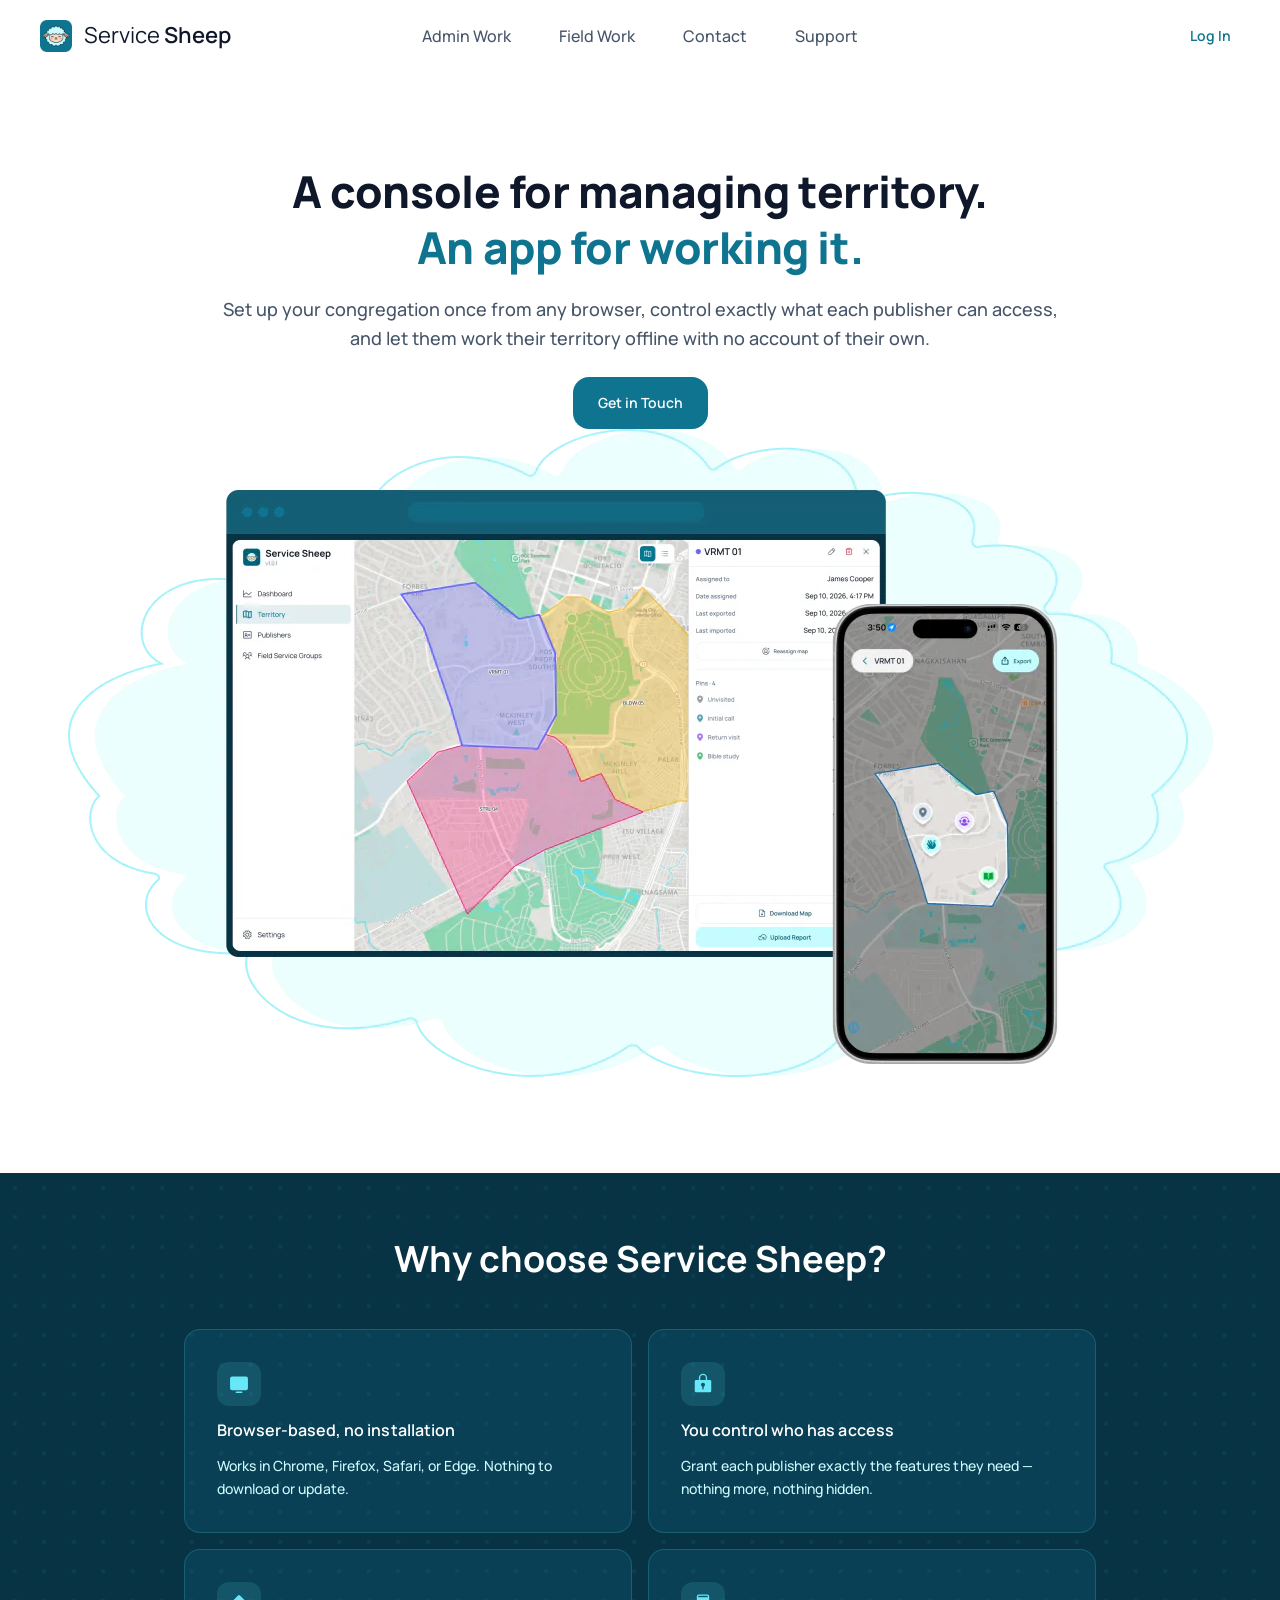
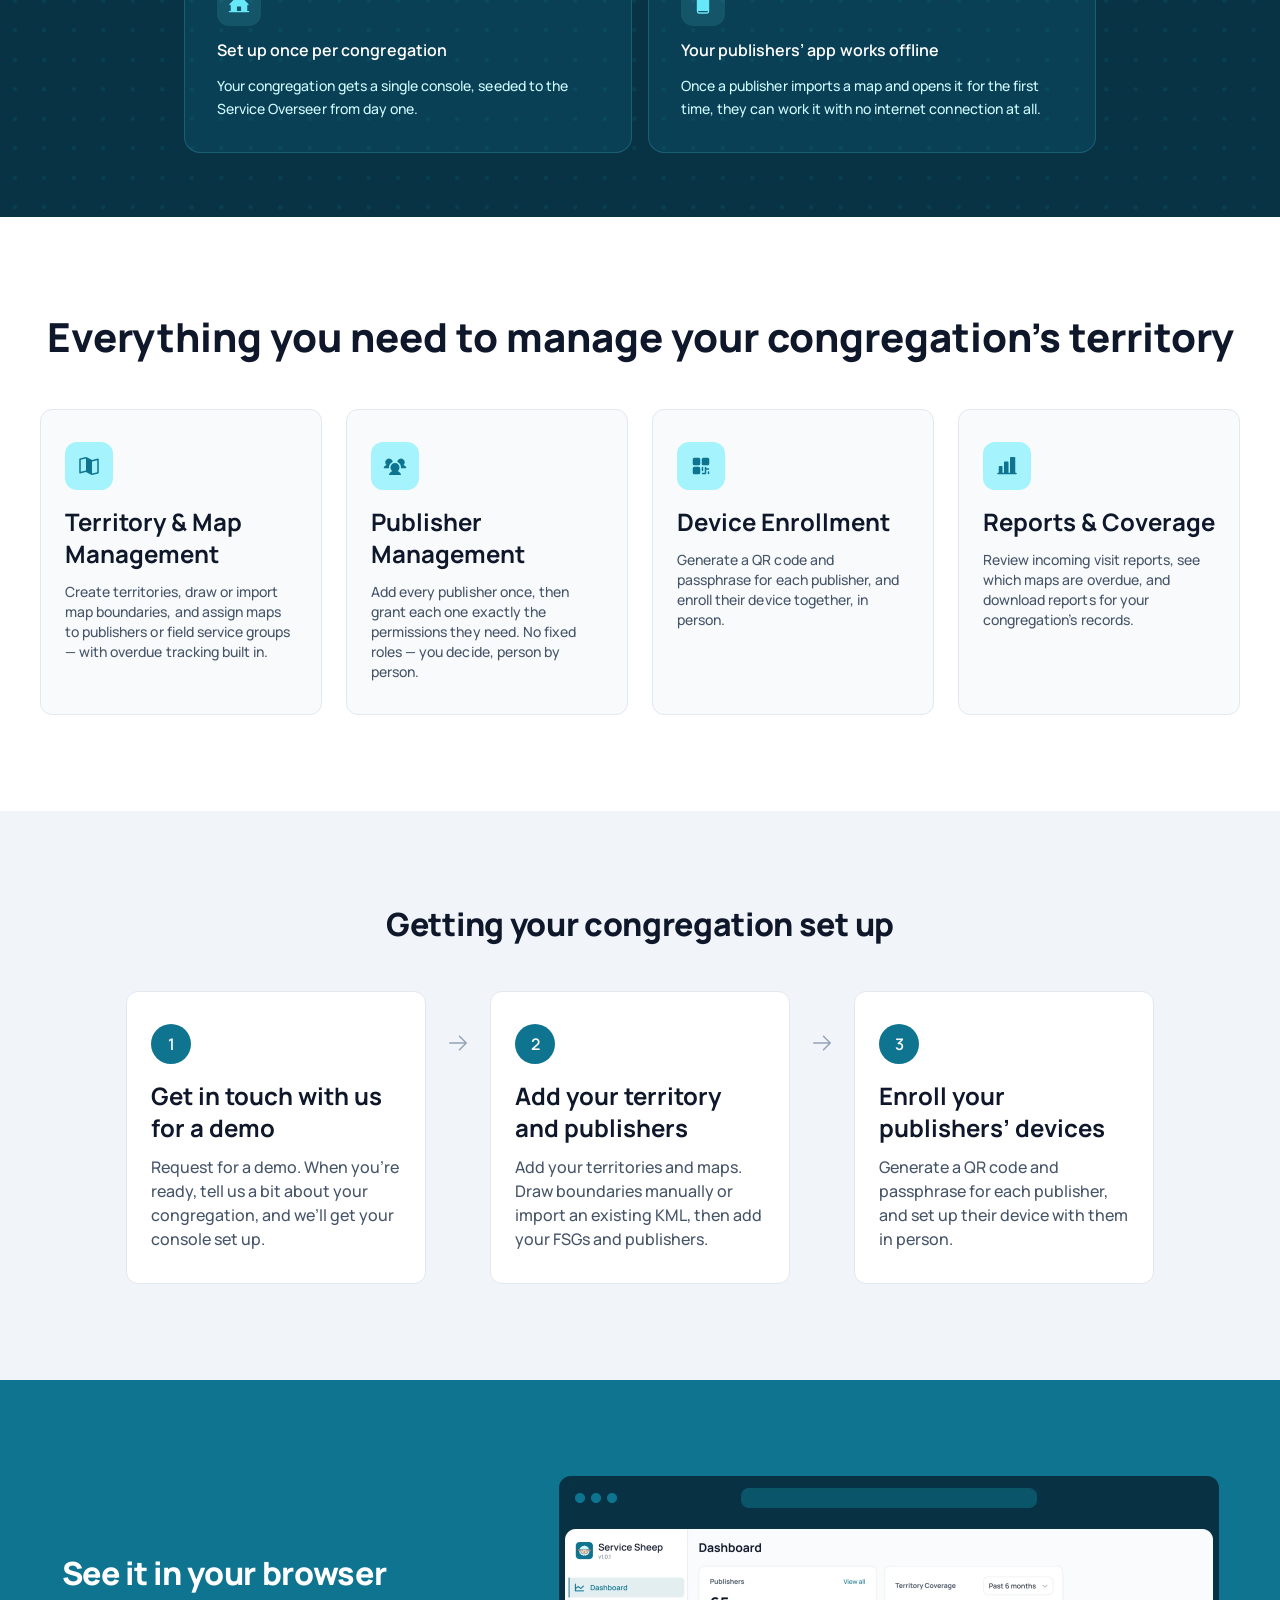
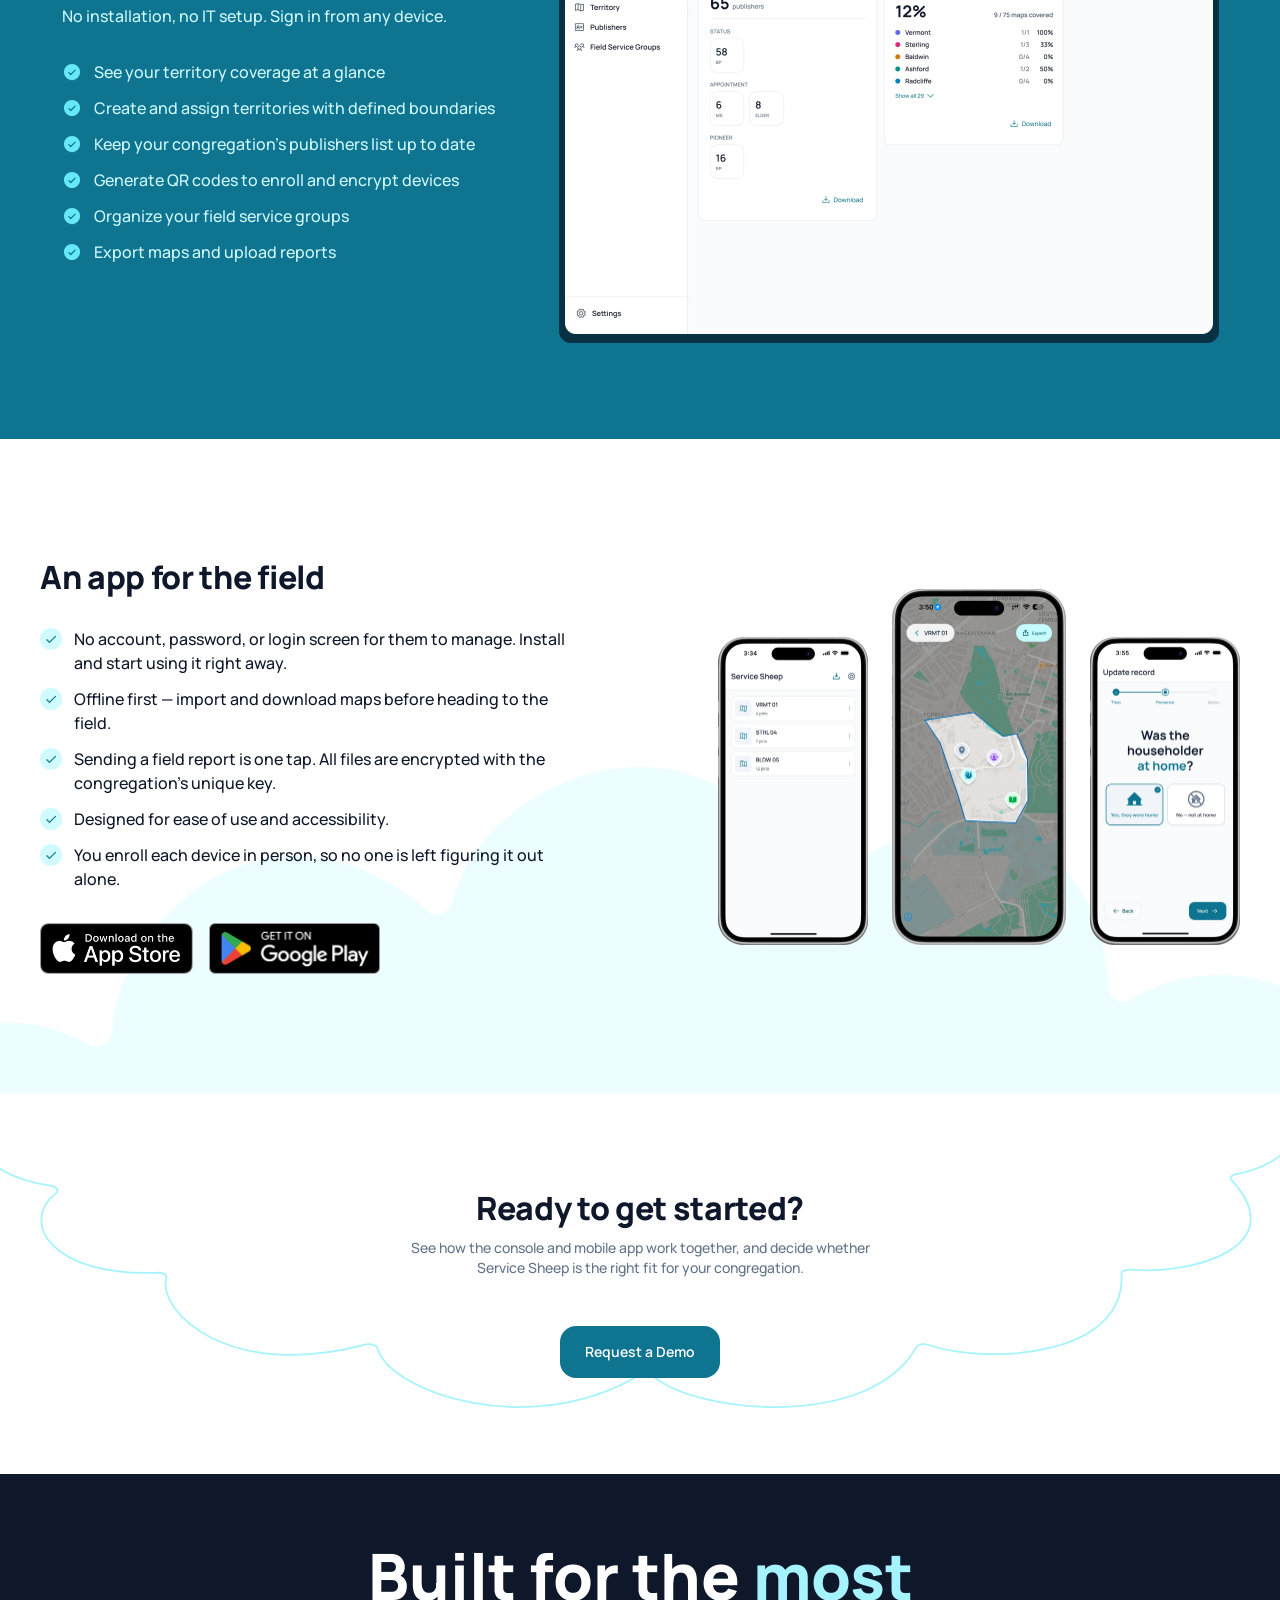
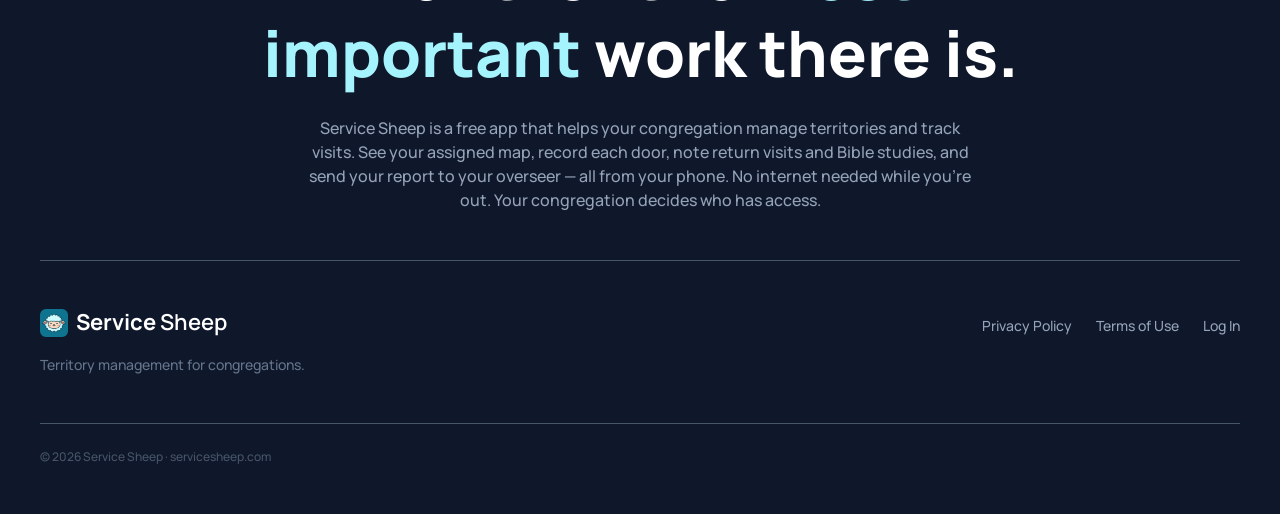
==== commit f6105f60: "Deploy site 2026-11-07T14:50:45Z" ====
--- a/index.html
+++ b/index.html
@@ -157,7 +157,7 @@
               <svg aria-hidden="true" viewBox="0 0 256 256" fill="currentColor"><path d="M176,16H80A24,24,0,0,0,56,40V216a24,24,0,0,0,24,24h96a24,24,0,0,0,24-24V40A24,24,0,0,0,176,16ZM80,32h96a8,8,0,0,1,8,8v8H72V40A8,8,0,0,1,80,32Zm96,192H80a8,8,0,0,1-8-8v-8H184v8A8,8,0,0,1,176,224Z"/></svg>
             </span>
             <h3 class="benefit-card__title">Your publishers’ app works offline</h3>
-            <p class="benefit-card__text">Once a map is imported, publishers can work it with no internet connection at all.</p>
+            <p class="benefit-card__text">Once a publisher imports a map and opens it for the first time, they can work it with no internet connection at all.</p>
           </li>
         </ul>
       </div>
